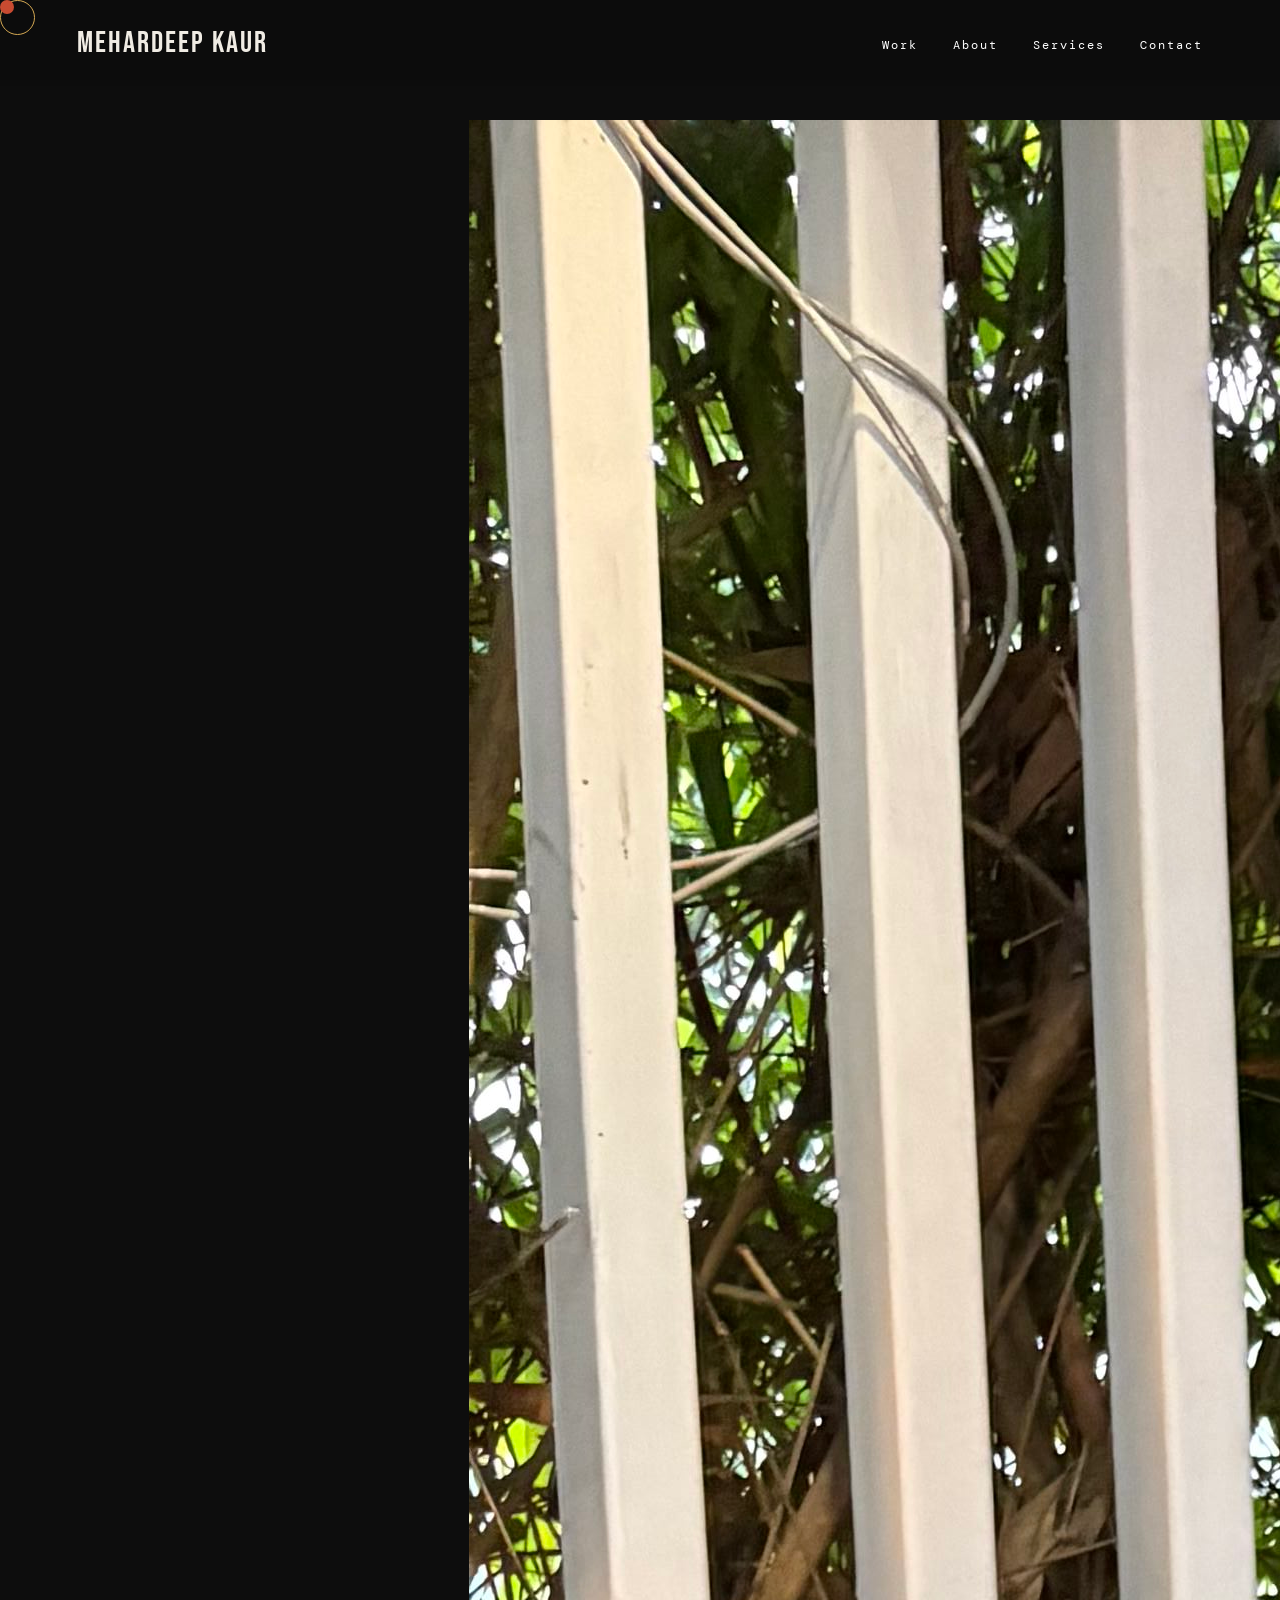
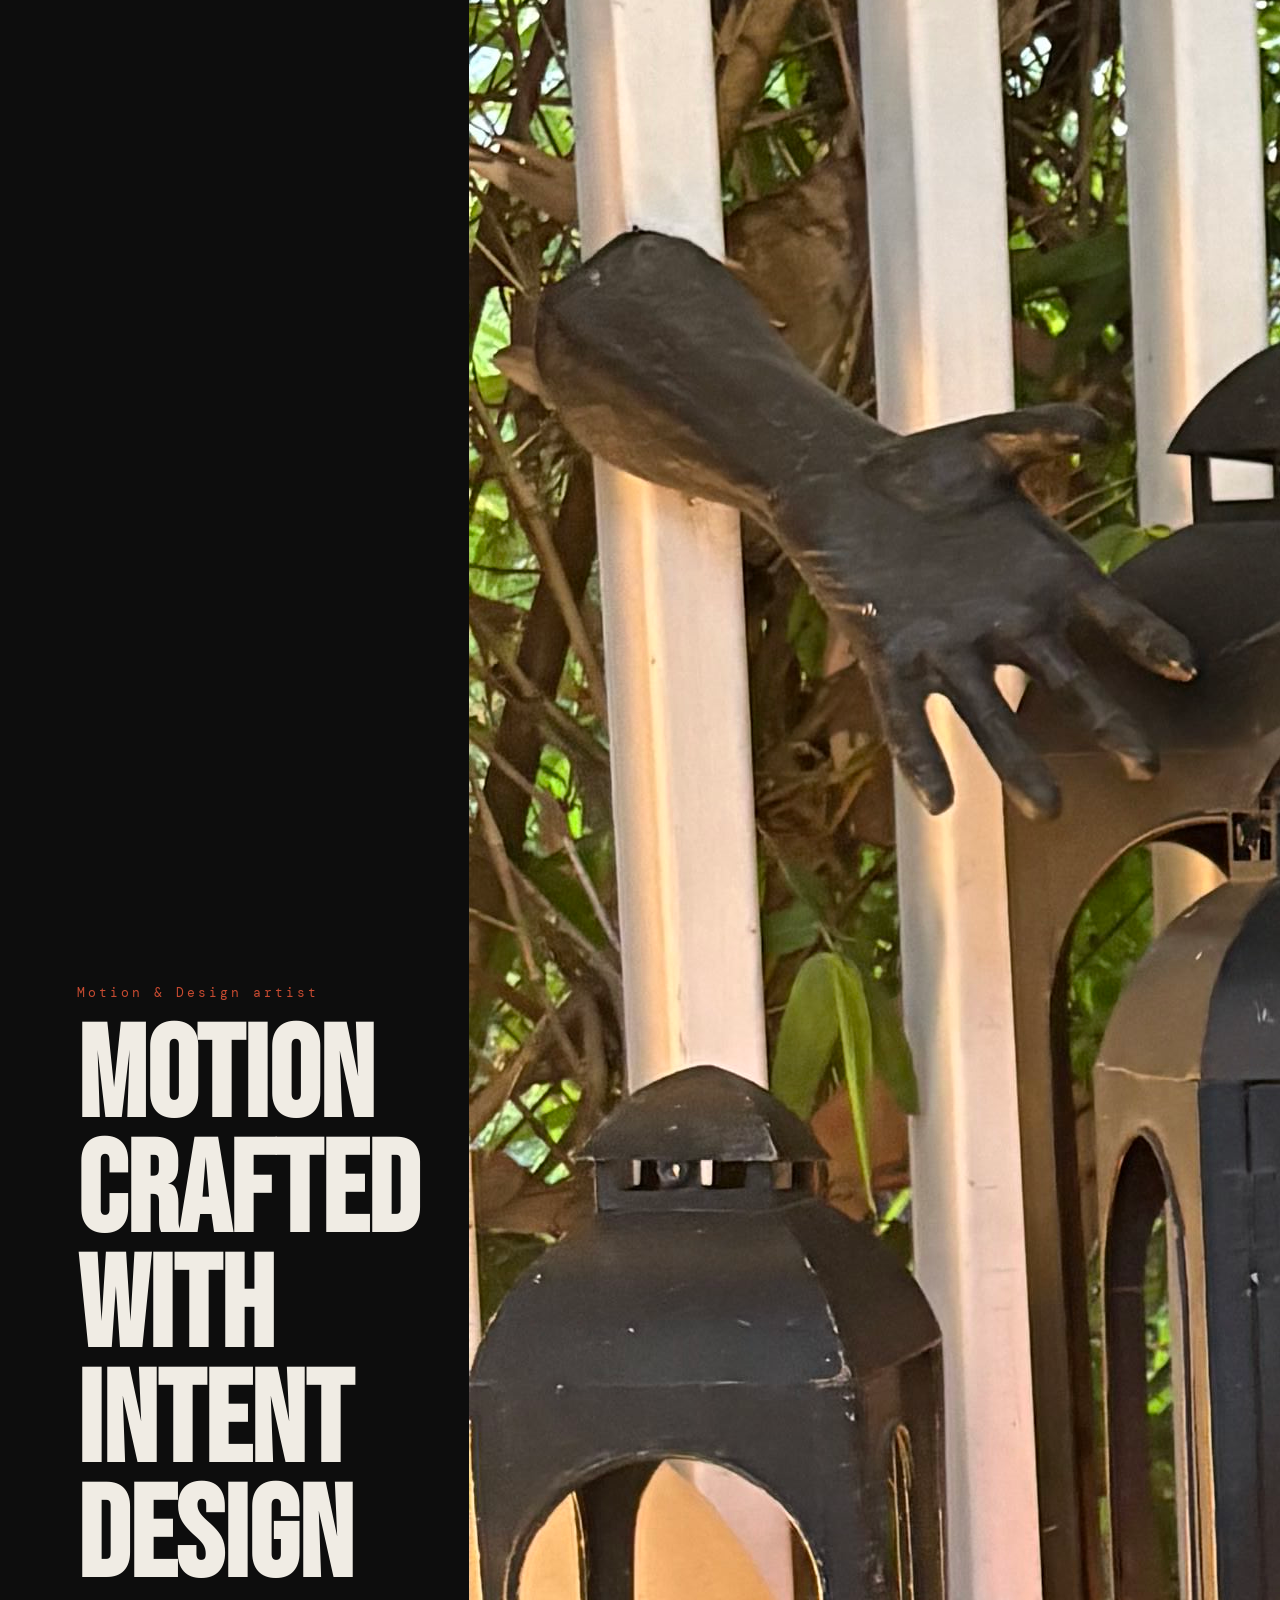
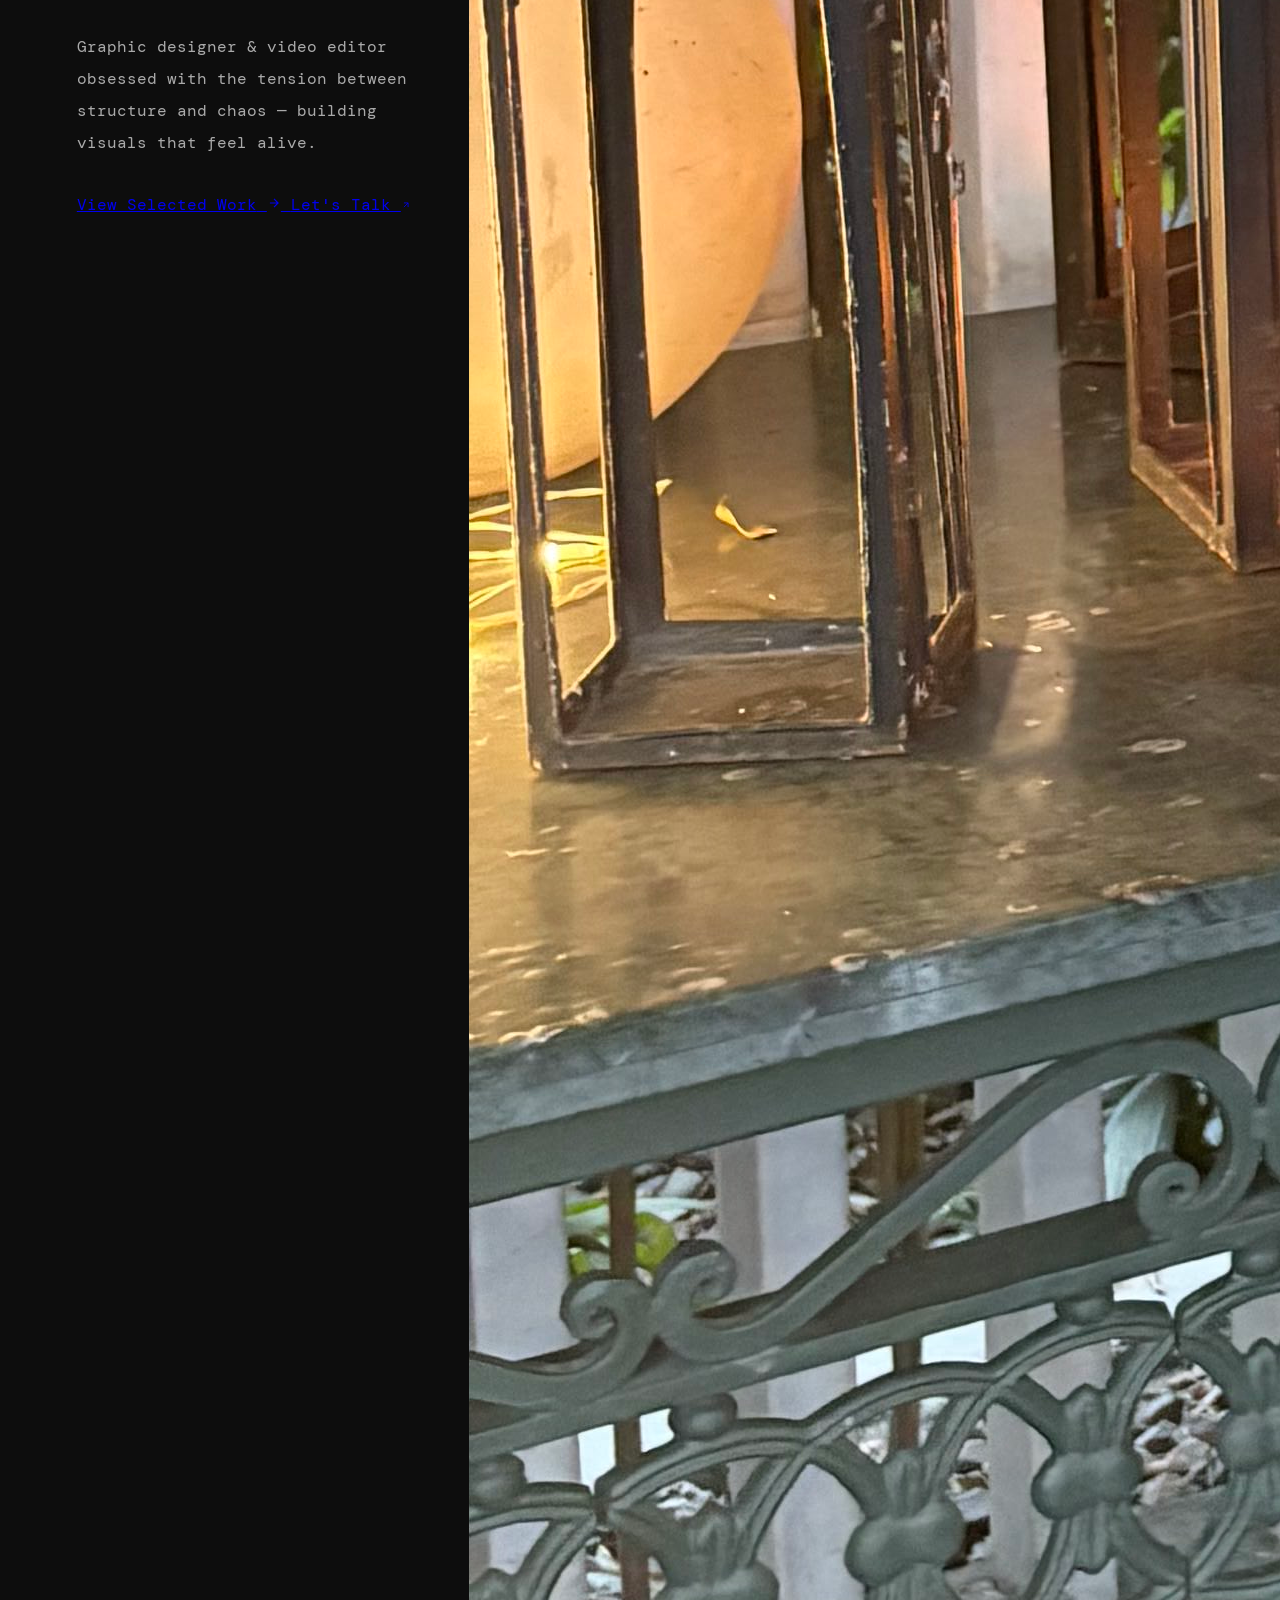
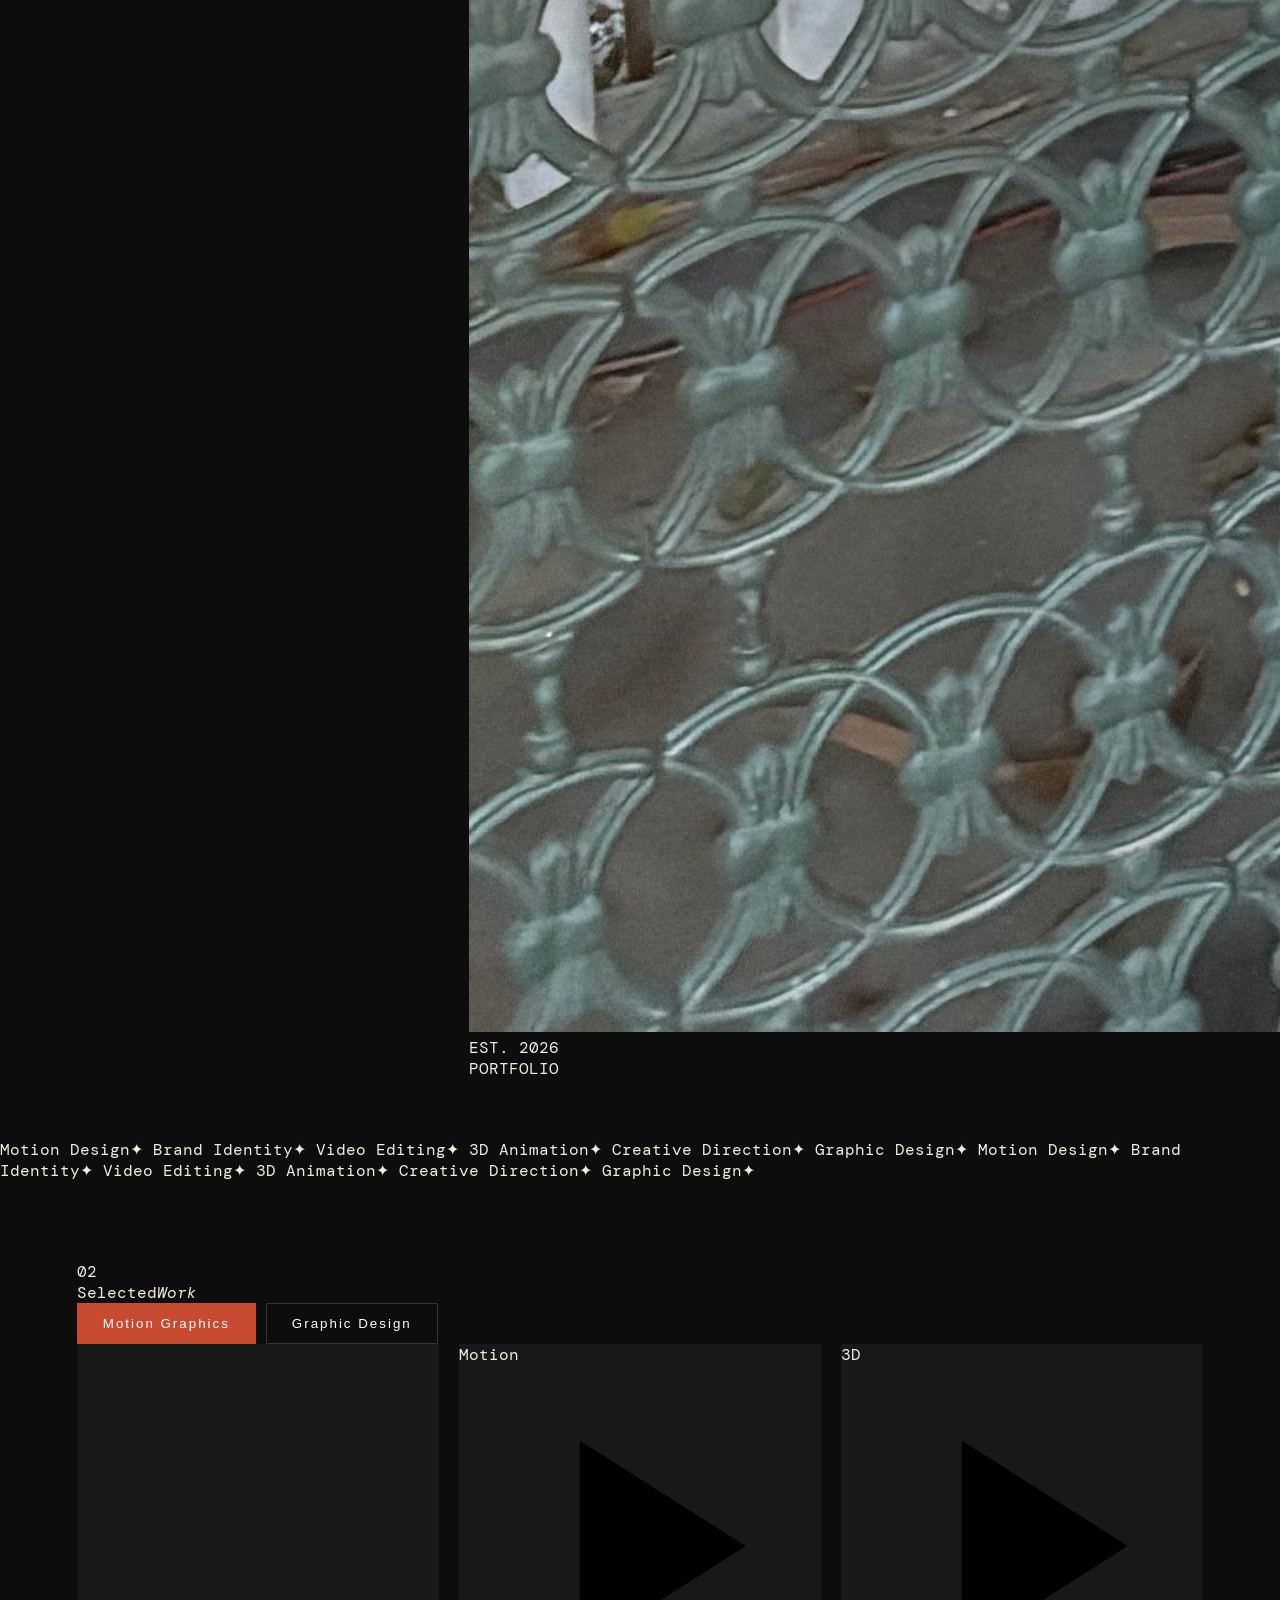
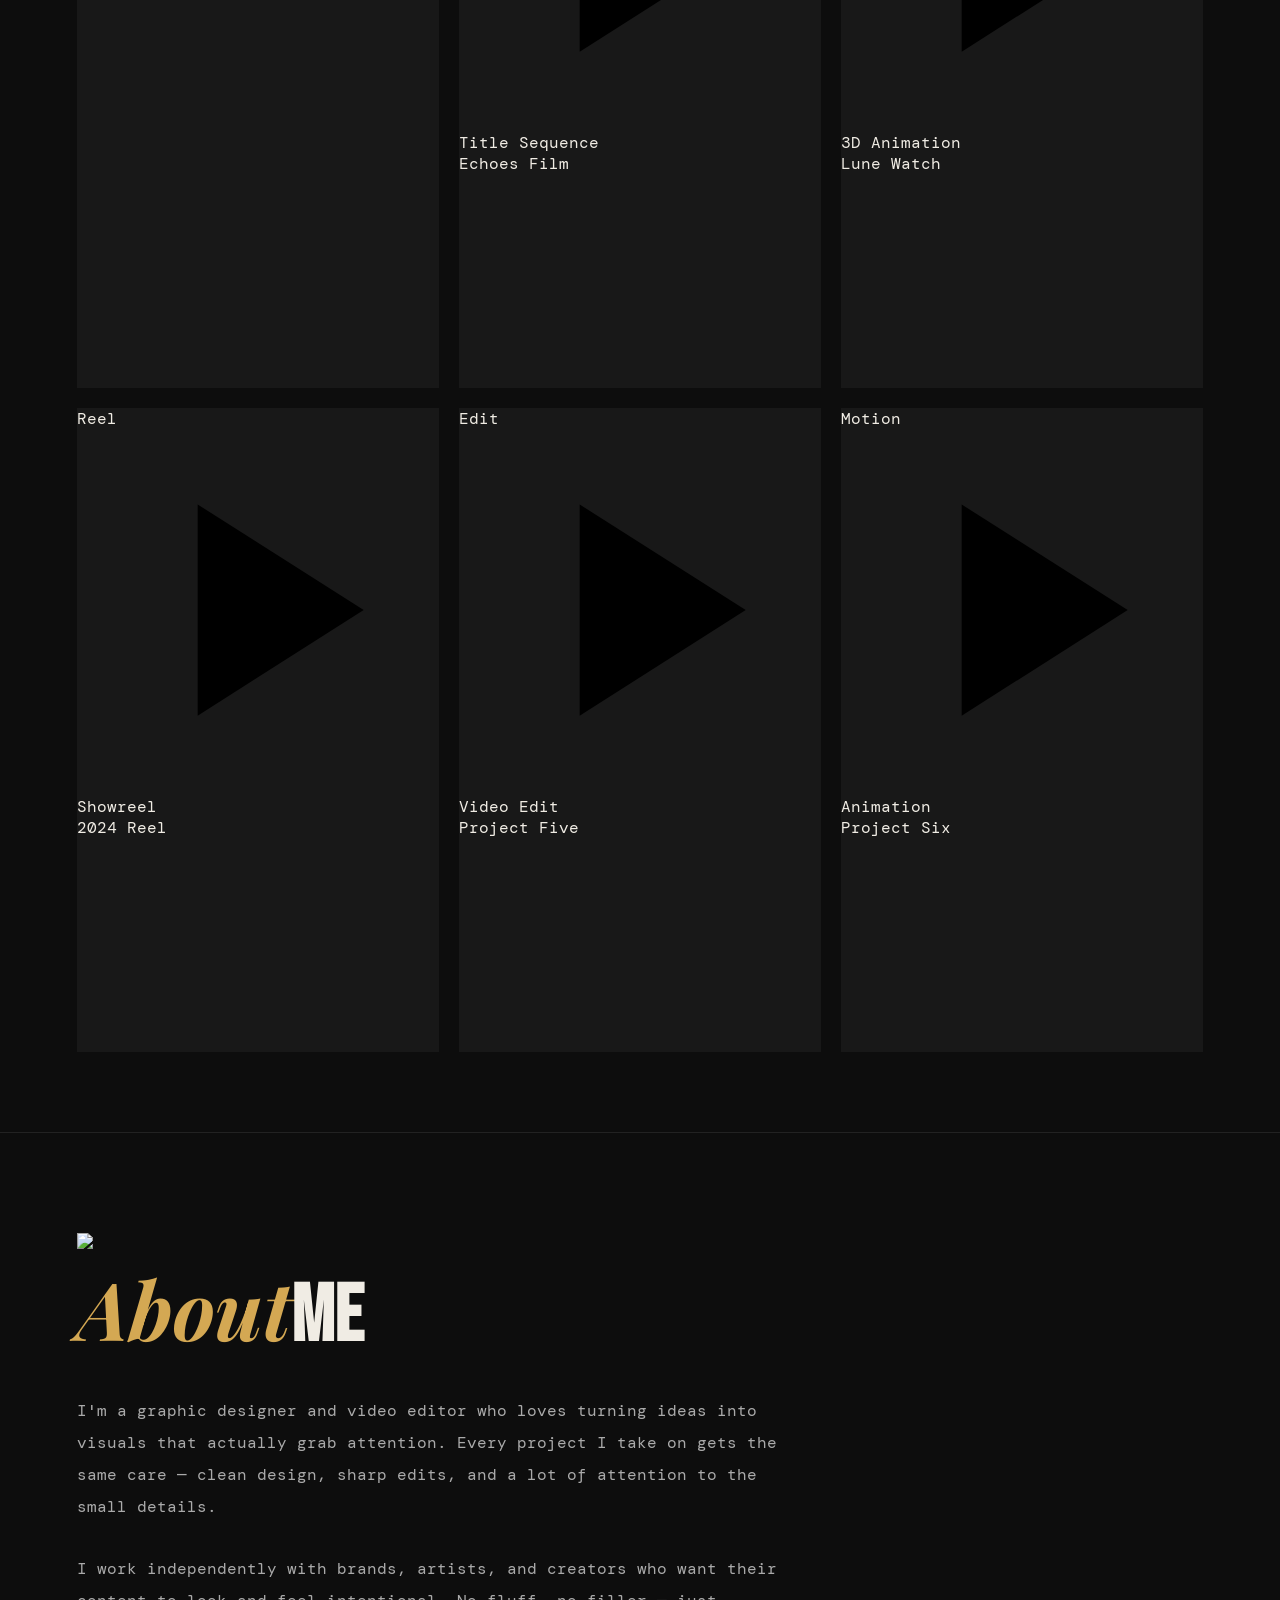
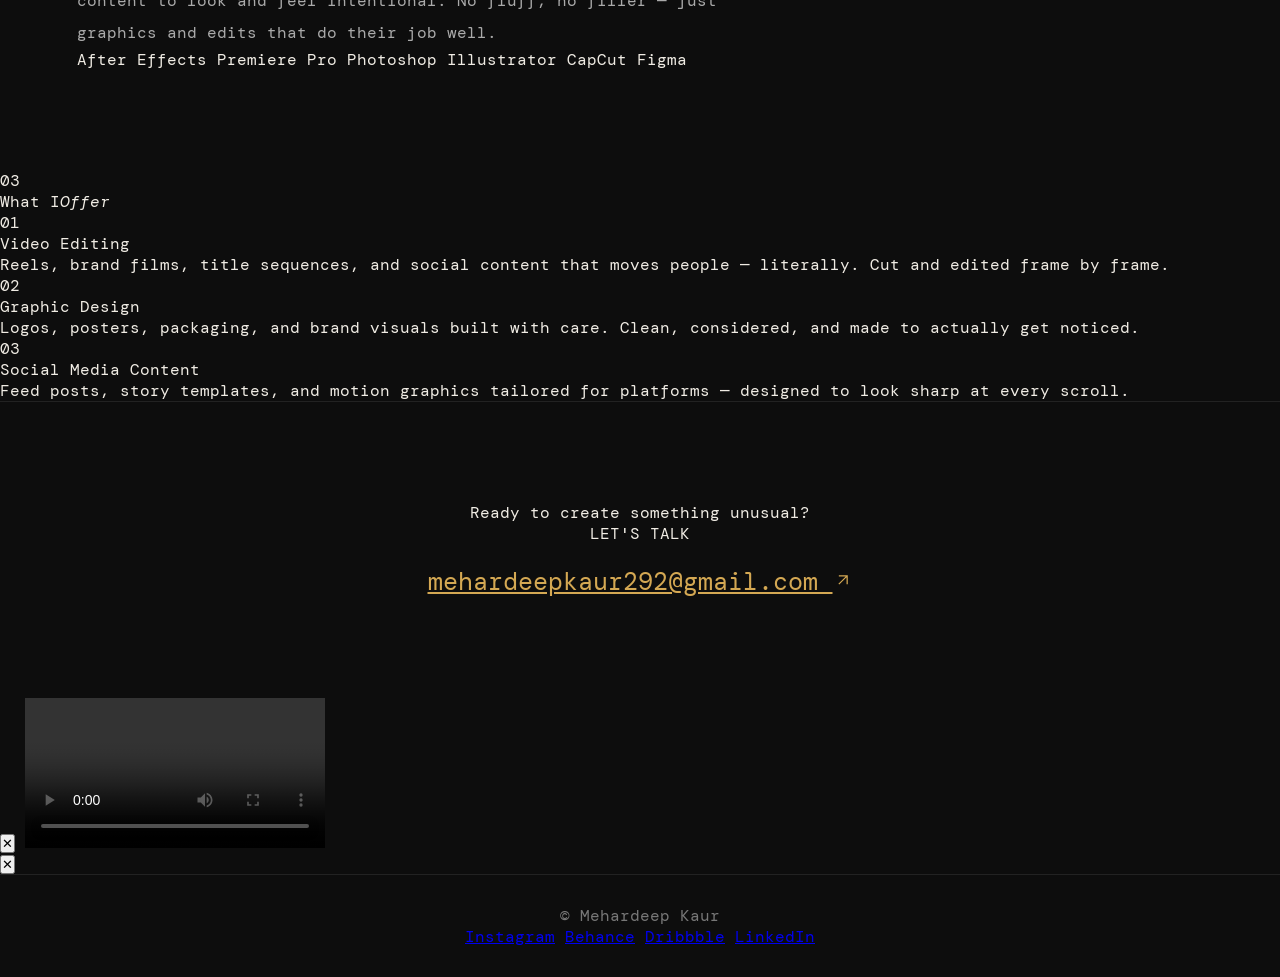
==== index.html @ 066d783e "Update index.html" ====
<!DOCTYPE html>
<html lang="en">
<head>
<meta charset="UTF-8">
<meta name="viewport" content="width=device-width, initial-scale=1.0">
<title>Portfolio — Motion & Design</title>
<link rel="preconnect" href="https://fonts.googleapis.com">
<link href="https://fonts.googleapis.com/css2?family=Bebas+Neue&family=DM+Mono:ital,wght@0,300;0,400;1,300&family=Playfair+Display:ital,wght@1,400;1,700&display=swap" rel="stylesheet">
<link rel="stylesheet" href="style.css">
</head>
<body>

<!-- Loader -->
<div class="loader" id="loader">
  <div class="loader-text">
    <span>L</span><span>O</span><span>A</span><span>D</span><span>I</span><span>N</span><span>G</span><span>…</span>
  </div>
  <div class="loader-bar"></div>
</div>

<!-- Custom cursor -->
<div id="cursor"></div>
<div id="cursor-trail"></div>

<!-- NAV -->
<nav>
  <div class="logo">Mehardeep <span></span>Kaur</div>
  <ul class="nav-links">
    <li><a href="#work">Work</a></li>
    <li><a href="#about">About</a></li>
    <li><a href="#services">Services</a></li>
    <li><a href="#contact">Contact</a></li>
  </ul>
</nav>

<!-- HERO -->
<section class="hero">
  <div class="hero-left">
    <div class="eyebrow reveal">
      <div class="eyebrow-line"></div>
      <span class="eyebrow-text">Motion & Design artist</span>
    </div>
    <h1 class="hero-title">
      <span class="glitch" data-text="MOTION">MOTION</span><br>
      <span class="italic-serif">crafted with intent</span>
      DESIGN
    </h1>
    <p class="hero-desc reveal reveal-delay-1">
      Graphic designer & video editor obsessed with the tension between structure and chaos — building visuals that feel alive.
    </p>
    <div class="cta-row reveal reveal-delay-2">
      <a href="#work" class="btn-primary">
        <span>View Selected Work</span>
        <svg width="14" height="14" fill="none" stroke="currentColor" stroke-width="2" viewBox="0 0 24 24"><path d="M5 12h14M12 5l7 7-7 7"/></svg>
      </a>
      <a href="#contact" class="btn-ghost">
        Let's Talk
        <svg width="10" height="10" fill="none" stroke="currentColor" stroke-width="2" viewBox="0 0 24 24"><path d="M7 17L17 7M7 7h10v10"/></svg>
      </a>
    </div>
  </div>
  <div class="hero-right">
    <div class="blob-wrap">
      <div class="ring ring-1"><div class="ring-dot"></div></div>
      <div class="ring ring-2"><div class="ring-dot-2"></div></div>
      <img src="mehar_img.jpg" class="blob-img">
      <div class="tag-tl">EST. 2026</div>
      <div class="tag-br">PORTFOLIO</div>
    </div>
  </div>
</section>

<!-- MARQUEE -->
<div class="marquee-section">
  <div class="marquee-track">
    <span>Motion Design</span><span class="accent">✦</span>
    <span>Brand Identity</span><span class="accent">✦</span>
    <span>Video Editing</span><span class="accent">✦</span>
    <span>3D Animation</span><span class="accent">✦</span>
    <span>Creative Direction</span><span class="accent">✦</span>
    <span>Graphic Design</span><span class="accent">✦</span>
    <span>Motion Design</span><span class="accent">✦</span>
    <span>Brand Identity</span><span class="accent">✦</span>
    <span>Video Editing</span><span class="accent">✦</span>
    <span>3D Animation</span><span class="accent">✦</span>
    <span>Creative Direction</span><span class="accent">✦</span>
    <span>Graphic Design</span><span class="accent">✦</span>
  </div>
</div>

<!-- WORK -->
<section class="work" id="work">
  <div class="section-header reveal">
    <div class="section-num">02</div>
    <div><div class="section-title">Selected<em>Work</em></div></div>
  </div>

  <!-- TABS -->
  <div class="work-tabs reveal">
    <button class="work-tab active" data-tab="motion"><span>Motion Graphics</span></button>
    <button class="work-tab" data-tab="design"><span>Graphic Design</span></button>
  </div>

  <!-- MOTION PANEL -->
  <!-- HOW TO ADD YOUR VIDEO:
       1. Put your video file in the SAME folder as this HTML file
       2. Set data-src="yourfilename.mp4" on the video-card div
       3. Replace <div class="card-thumb"></div> with <video class="card-thumb" src="yourfilename.mp4" autoplay muted loop playsinline></video>
       Example: data-src="save2.mp4" and <video class="card-thumb" src="save2.mp4" autoplay muted loop playsinline></video>
  -->
  <div class="work-panel active" id="motion">
    <div class="video-grid">

      <div class="video-card reveal" data-src="save2.mp4">
        <video class="card-thumb" src="save2.mp4" autoplay muted loop playsinline></video>
        <div class="card-label-v">Featured</div>
        <div class="play-btn">
          <svg viewBox="0 0 24 24"><path d="M8 5v14l11-7z"/></svg>
        </div>
        <div class="video-overlay">
          <div class="card-tag-v">Brand Film</div>
          <div class="card-name-v">KOVA Spirits</div>
        </div>
      </div>

      <div class="video-card reveal reveal-delay-1" data-src="">
        <div class="card-thumb"></div>
        <div class="card-label-v">Motion</div>
        <div class="play-btn">
          <svg viewBox="0 0 24 24"><path d="M8 5v14l11-7z"/></svg>
        </div>
        <div class="video-overlay">
          <div class="card-tag-v">Title Sequence</div>
          <div class="card-name-v">Echoes Film</div>
        </div>
      </div>

      <div class="video-card reveal reveal-delay-2" data-src="">
        <div class="card-thumb"></div>
        <div class="card-label-v">3D</div>
        <div class="play-btn">
          <svg viewBox="0 0 24 24"><path d="M8 5v14l11-7z"/></svg>
        </div>
        <div class="video-overlay">
          <div class="card-tag-v">3D Animation</div>
          <div class="card-name-v">Lune Watch</div>
        </div>
      </div>

      <div class="video-card reveal reveal-delay-3" data-src="">
        <div class="card-thumb"></div>
        <div class="card-label-v">Reel</div>
        <div class="play-btn">
          <svg viewBox="0 0 24 24"><path d="M8 5v14l11-7z"/></svg>
        </div>
        <div class="video-overlay">
          <div class="card-tag-v">Showreel</div>
          <div class="card-name-v">2024 Reel</div>
        </div>
      </div>

      <div class="video-card reveal" data-src="">
        <div class="card-thumb"></div>
        <div class="card-label-v">Edit</div>
        <div class="play-btn">
          <svg viewBox="0 0 24 24"><path d="M8 5v14l11-7z"/></svg>
        </div>
        <div class="video-overlay">
          <div class="card-tag-v">Video Edit</div>
          <div class="card-name-v">Project Five</div>
        </div>
      </div>

      <div class="video-card reveal reveal-delay-1" data-src="">
        <div class="card-thumb"></div>
        <div class="card-label-v">Motion</div>
        <div class="play-btn">
          <svg viewBox="0 0 24 24"><path d="M8 5v14l11-7z"/></svg>
        </div>
        <div class="video-overlay">
          <div class="card-tag-v">Animation</div>
          <div class="card-name-v">Project Six</div>
        </div>
      </div>

    </div>
  </div>

  <!-- DESIGN PANEL -->
  <div class="work-panel" id="design">
    <div class="design-gallery">

      <div class="design-card reveal" data-title="BENNY AND JOON" data-splits='[
        {"bg":"linear-gradient(135deg,#1a0a0a,#5c1a0a)","src":"logo bennyjoon straight-01-01.jpg","label":"Logo System","sub":"Primary mark"},
        {"bg":"linear-gradient(160deg,#3d1515,#1a0505)","src":"logo benny and joon.jpg","label":"Colour Palette","sub":"Brand colours"},
        {"bg":"linear-gradient(135deg,#200a0a,#4a1010)","src":"logo on bread.jpg","label":"Packaging","sub":"Bottle wrap"}
      ]'>
        <img class="design-thumb" src="logo bennyjoon straight-01-01.jpg">
        <div class="card-label-d">Brand</div>
        <div class="design-overlay">
          <div class="card-tag-d">Brand Identity</div>
          <div class="card-name-d">BENNY AND JOON</div>
        </div>
      </div>

      <div class="design-card reveal reveal-delay-1" data-title="Nova Records" data-splits='[
        {"bg":"linear-gradient(135deg,#0a1a15,#0d3528)","label":"Main Poster","sub":"A2 print"},
        {"bg":"linear-gradient(160deg,#0d3528,#0a2018)","label":"Digital Version","sub":"Social cut"}
      ]'>
        <div class="design-thumb"></div>
        <div class="card-label-d">Poster</div>
        <div class="design-overlay">
          <div class="card-tag-d">Event Poster</div>
          <div class="card-name-d">Nova Records</div>
        </div>
      </div>

      <div class="design-card reveal reveal-delay-2" data-title="Arca Project" data-splits='[
        {"bg":"linear-gradient(135deg,#0a0a1a,#1a1035)","label":"Feed Grid","sub":"Instagram"},
        {"bg":"linear-gradient(160deg,#1a1035,#0d0a28)","label":"Story Set","sub":"16 templates"},
        {"bg":"linear-gradient(135deg,#0d0a28,#1a1040)","label":"Highlight Covers","sub":"Icon system"}
      ]'>
        <div class="design-thumb"></div>
        <div class="card-label-d">Social</div>
        <div class="design-overlay">
          <div class="card-tag-d">Social Media</div>
          <div class="card-name-d">Arca Project</div>
        </div>
      </div>

      <div class="design-card reveal reveal-delay-1" data-title="Echoes EP" data-splits='[
        {"bg":"linear-gradient(135deg,#1a150a,#3d2f0a)","label":"Front Cover","sub":"Physical & digital"},
        {"bg":"linear-gradient(160deg,#3d2f0a,#2a1f05)","label":"Back Cover","sub":"Tracklist layout"},
        {"bg":"linear-gradient(135deg,#2a1f05,#1a1305)","label":"Vinyl Insert","sub":"Inner sleeve"}
      ]'>
        <div class="design-thumb"></div>
        <div class="card-label-d">Album</div>
        <div class="design-overlay">
          <div class="card-tag-d">Album Artwork</div>
          <div class="card-name-d">Echoes EP</div>
        </div>
      </div>

      <div class="design-card reveal reveal-delay-2" data-title="Lune Watch" data-splits='[
        {"bg":"linear-gradient(135deg,#0f0a1a,#251535)","label":"Box Design","sub":"Rigid gift box"},
        {"bg":"linear-gradient(160deg,#251535,#180f28)","label":"Tag & Insert","sub":"Printed collateral"}
      ]'>
        <div class="design-thumb"></div>
        <div class="card-label-d">Packaging</div>
        <div class="design-overlay">
          <div class="card-tag-d">Product Design</div>
          <div class="card-name-d">Lune Watch</div>
        </div>
      </div>

      <div class="design-card reveal reveal-delay-3" data-title="Type Study" data-splits='[
        {"bg":"linear-gradient(135deg,#0a1515,#102828)","label":"Typeface Pairing","sub":"Display + body"},
        {"bg":"linear-gradient(160deg,#102828,#0a1e1e)","label":"Specimen Sheet","sub":"A3 poster"},
        {"bg":"linear-gradient(135deg,#0a1e1e,#0d2424)","label":"In Use","sub":"Applied samples"}
      ]'>
        <div class="design-thumb"></div>
        <div class="card-label-d">Type</div>
        <div class="design-overlay">
          <div class="card-tag-d">Typography</div>
          <div class="card-name-d">Type Study</div>
        </div>
      </div>

      <div class="design-card reveal" data-title="Project Seven" data-splits='[
        {"bg":"linear-gradient(135deg,#151a0a,#2f3d0a)","label":"Concept","sub":"Initial design"},
        {"bg":"linear-gradient(160deg,#2f3d0a,#1f2a05)","label":"Final","sub":"Refined version"}
      ]'>
        <div class="design-thumb"></div>
        <div class="card-label-d">Design</div>
        <div class="design-overlay">
          <div class="card-tag-d">Graphic Design</div>
          <div class="card-name-d">Project Seven</div>
        </div>
      </div>

      <div class="design-card reveal reveal-delay-1" data-title="Project Eight" data-splits='[
        {"bg":"linear-gradient(135deg,#0a1a1a,#0a3d3d)","label":"Layout","sub":"Print spread"},
        {"bg":"linear-gradient(160deg,#0a3d3d,#052a2a)","label":"Detail","sub":"Close-up"}
      ]'>
        <div class="design-thumb"></div>
        <div class="card-label-d">Print</div>
        <div class="design-overlay">
          <div class="card-tag-d">Editorial Design</div>
          <div class="card-name-d">Project Eight</div>
        </div>
      </div>

    </div>
  </div>
</section>

<!-- ABOUT -->
<section class="about" id="about">
  <div class="about-img-wrap reveal">
    <img src="about_img.jpg" class="about-img">
    <div class="about-img-frame"></div>
  </div>
  <div class="about-text">
    <h2 class="reveal"><em>About</em>Me</h2>
    <p class="reveal reveal-delay-1">I'm a graphic designer and video editor who loves turning ideas into visuals that actually grab attention. Every project I take on gets the same care — clean design, sharp edits, and a lot of attention to the small details.</p>
    <p class="reveal reveal-delay-2">I work independently with brands, artists, and creators who want their content to look and feel intentional. No fluff, no filler — just graphics and edits that do their job well.</p>
    <div class="skills-list reveal reveal-delay-3">
      <span class="skill-tag">After Effects</span>
      <span class="skill-tag">Premiere Pro</span>
      <span class="skill-tag">Photoshop</span>
      <span class="skill-tag">Illustrator</span>
      <span class="skill-tag">CapCut</span>
      <span class="skill-tag">Figma</span>
    </div>
  </div>
</section>

<!-- SERVICES -->
<section class="services" id="services">
  <div class="section-header reveal">
    <div class="section-num">03</div>
    <div><div class="section-title">What I<em>Offer</em></div></div>
  </div>
  <div class="services-grid">
    <div class="service-item reveal">
      <div class="service-num">01</div>
      <div class="service-name">Video Editing</div>
      <p class="service-desc">Reels, brand films, title sequences, and social content that moves people — literally. Cut and edited frame by frame.</p>
    </div>
    <div class="service-item reveal reveal-delay-1">
      <div class="service-num">02</div>
      <div class="service-name">Graphic Design</div>
      <p class="service-desc">Logos, posters, packaging, and brand visuals built with care. Clean, considered, and made to actually get noticed.</p>
    </div>
    <div class="service-item reveal reveal-delay-2">
      <div class="service-num">03</div>
      <div class="service-name">Social Media Content</div>
      <p class="service-desc">Feed posts, story templates, and motion graphics tailored for platforms — designed to look sharp at every scroll.</p>
    </div>
  </div>
</section>

<!-- CONTACT -->
<section class="contact" id="contact">
  <div class="reveal">
    <p class="contact-sub">Ready to create something unusual?</p>
    <div class="contact-big">LET'S TALK<span class="underscore"></span></div>
  </div>
  <br>
  <a href="mailto:mehardeepkaur292@gmail.com" class="contact-email reveal reveal-delay-1">
    mehardeepkaur292@gmail.com
    <svg width="20" height="20" fill="none" stroke="currentColor" stroke-width="1.5" viewBox="0 0 24 24"><path d="M7 17L17 7M7 7h10v10"/></svg>
  </a>
</section>

<!-- VIDEO MODAL — opens fullscreen with sound on click -->
<div class="vid-modal" id="vidModal">
  <button class="vid-modal-close" id="vidModalClose">✕</button>
  <video id="vidModalPlayer" controls playsinline></video>
  <div class="vid-modal-title" id="vidModalTitle"></div>
</div>

<!-- SPLIT LIGHTBOX — opens for design cards -->
<div class="split-backdrop" id="splitBackdrop">
  <button class="split-close" id="splitClose">✕</button>
  <div class="split-stage" id="splitStage"></div>
</div>

<!-- FOOTER -->
<footer>
  <p>© Mehardeep Kaur</p>
  <div class="social-links">
    <a href="#">Instagram</a>
    <a href="#">Behance</a>
    <a href="#">Dribbble</a>
    <a href="#">LinkedIn</a>
  </div>
</footer>

<script src="script.js"></script>
</body>
</html>
---- style.css ----
*{
margin:0;
padding:0;
box-sizing:border-box;
}


:root{

--bg:#0d0d0d;
--text:#f0ece4;
--rust:#c84b31;
--gold:#d4a853;
--dim:#292929;

--display:'Bebas Neue',sans-serif;
--mono:'DM Mono',monospace;
--serif:'Playfair Display',serif;

}


html{
scroll-behavior:smooth;
overflow-x:hidden;
}


body{

background:var(--bg);
color:var(--text);
font-family:var(--mono);
overflow-x:hidden;
cursor:none;

}



/* CURSOR */

#cursor{

width:14px;
height:14px;
border-radius:50%;
background:var(--rust);
position:fixed;
z-index:9999;
pointer-events:none;

}


#cursor-trail{

width:35px;
height:35px;
border:1px solid var(--gold);
border-radius:50%;
position:fixed;
pointer-events:none;
z-index:9998;

}





/* LOADER */


.loader{

position:fixed;
inset:0;
background:#0d0d0d;
display:flex;
justify-content:center;
align-items:center;
flex-direction:column;
gap:20px;
z-index:99999;
transition:.5s;

}


.loader.done{

opacity:0;
visibility:hidden;

}


.loader-text{

font-family:var(--display);
font-size:60px;
letter-spacing:10px;

}


.loader-bar{

width:180px;
height:2px;
background:#333;

}


.loader-bar::after{

content:"";
display:block;
height:100%;
background:var(--rust);
animation:load 1s forwards;

}


@keyframes load{

from{
width:0;
}

to{
width:100%;
}

}






/* NAV */


nav{

position:fixed;
top:0;
width:100%;
padding:25px 6%;
display:flex;
justify-content:space-between;
align-items:center;
z-index:1000;

background:rgba(13,13,13,.7);
backdrop-filter:blur(10px);

}



.logo{

font-family:var(--display);
font-size:30px;
letter-spacing:2px;

}


nav ul{

display:flex;
gap:35px;
list-style:none;

}


nav a{

color:white;
text-decoration:none;
font-size:12px;
letter-spacing:2px;

}








/* HERO */


.hero{

min-height:100vh;
padding:120px 6% 60px;

display:grid;
grid-template-columns:1fr 1fr;
align-items:center;
gap:50px;

}



.eyebrow{

color:var(--rust);
letter-spacing:3px;
font-size:13px;
margin-bottom:20px;

}



.hero h1{

font-family:var(--display);
font-size:clamp(70px,10vw,150px);
line-height:.9;

}



.hero h1 em{

font-family:var(--serif);
font-size:.5em;
color:var(--gold);

}



.hero-desc{

max-width:450px;
margin:35px 0;
line-height:2;
color:#aaa;

}



.btn{

display:inline-block;
padding:15px 30px;
background:var(--rust);
color:white;
text-decoration:none;
font-size:12px;
letter-spacing:2px;

}



.hero-image img{

width:100%;
max-width:450px;
border-radius:40% 60% 50% 50%;

}









/* WORK */


.work{

padding:80px 6%;

}



.work h2,
.about h2,
.skills h2{

font-family:var(--display);
font-size:80px;

}


h2 em{

font-family:var(--serif);
color:var(--gold);

}





.tabs{

display:flex;
gap:15px;
margin:40px 0;

}



.work-tab{

background:none;
border:1px solid #333;
padding:12px 25px;
color:white;
cursor:pointer;
letter-spacing:2px;

}



.work-tab.active{

background:var(--rust);
border-color:var(--rust);

}




.work-panel{

display:none;

}



.work-panel.active{

display:block;

}









/* VIDEOS */


.video-grid{

display:grid;
grid-template-columns:repeat(3,1fr);
gap:20px;

}



.video-card{

aspect-ratio:9/16;
background:#181818;
overflow:hidden;
position:relative;

}



.video-card video{

width:100%;
height:100%;
object-fit:cover;

}



.video-card h3{

position:absolute;
bottom:20px;
left:20px;

font-family:var(--display);
font-size:25px;

}



.placeholder{

height:100%;
display:flex;
justify-content:center;
align-items:center;
color:#555;
font-size:20px;

}








/* GRAPHICS */


.design-grid{

display:grid;
grid-template-columns:repeat(4,1fr);
gap:20px;

}



.design-card{

height:400px;
background:#171717;
overflow:hidden;
position:relative;

}



.design-card img{

width:100%;
height:100%;
object-fit:cover;

}



.design-card h3{

position:absolute;
bottom:20px;
left:20px;

font-family:var(--display);
font-size:25px;

}









/* ABOUT */


.about,
.skills,
.contact{

padding:100px 6%;
border-top:1px solid #222;

}


.about p{

max-width:700px;
line-height:2;
color:#aaa;
margin-top:30px;

}






/* SKILLS */


.skill-list{

display:flex;
flex-wrap:wrap;
gap:15px;
margin-top:40px;

}



.skill-list span{

border:1px solid #333;
padding:12px 20px;
font-size:13px;

}







/* CONTACT */


.contact{

text-align:center;

}



.contact h2{

font-size:70px;

}



.contact a{

color:var(--gold);
font-size:25px;

}






footer{

padding:30px 6%;
border-top:1px solid #222;
text-align:center;
color:#777;

}







/* MOBILE */


@media(max-width:800px){


body{
overflow-x:hidden;
}



nav{

padding:20px;

}


nav ul{

display:none;

}



.hero{

grid-template-columns:1fr;
text-align:center;
padding-top:120px;

}



.hero-desc{

margin:25px auto;

}



.hero-image img{

max-width:300px;

}



.hero h1{

font-size:70px;

}





.work,
.about,
.skills,
.contact{

padding:60px 20px;

}





.work h2,
.about h2,
.skills h2{

font-size:55px;

}





.video-grid{

grid-template-columns:repeat(2,1fr);
gap:12px;

}



.design-grid{

grid-template-columns:repeat(2,1fr);
gap:12px;

}



.design-card{

height:250px;

}




.contact h2{

font-size:45px;

}



.contact a{

font-size:16px;

}



}



@media(max-width:400px){


.video-grid,
.design-grid{

grid-template-columns:1fr 1fr;

}


.hero h1{

font-size:55px;

}


}
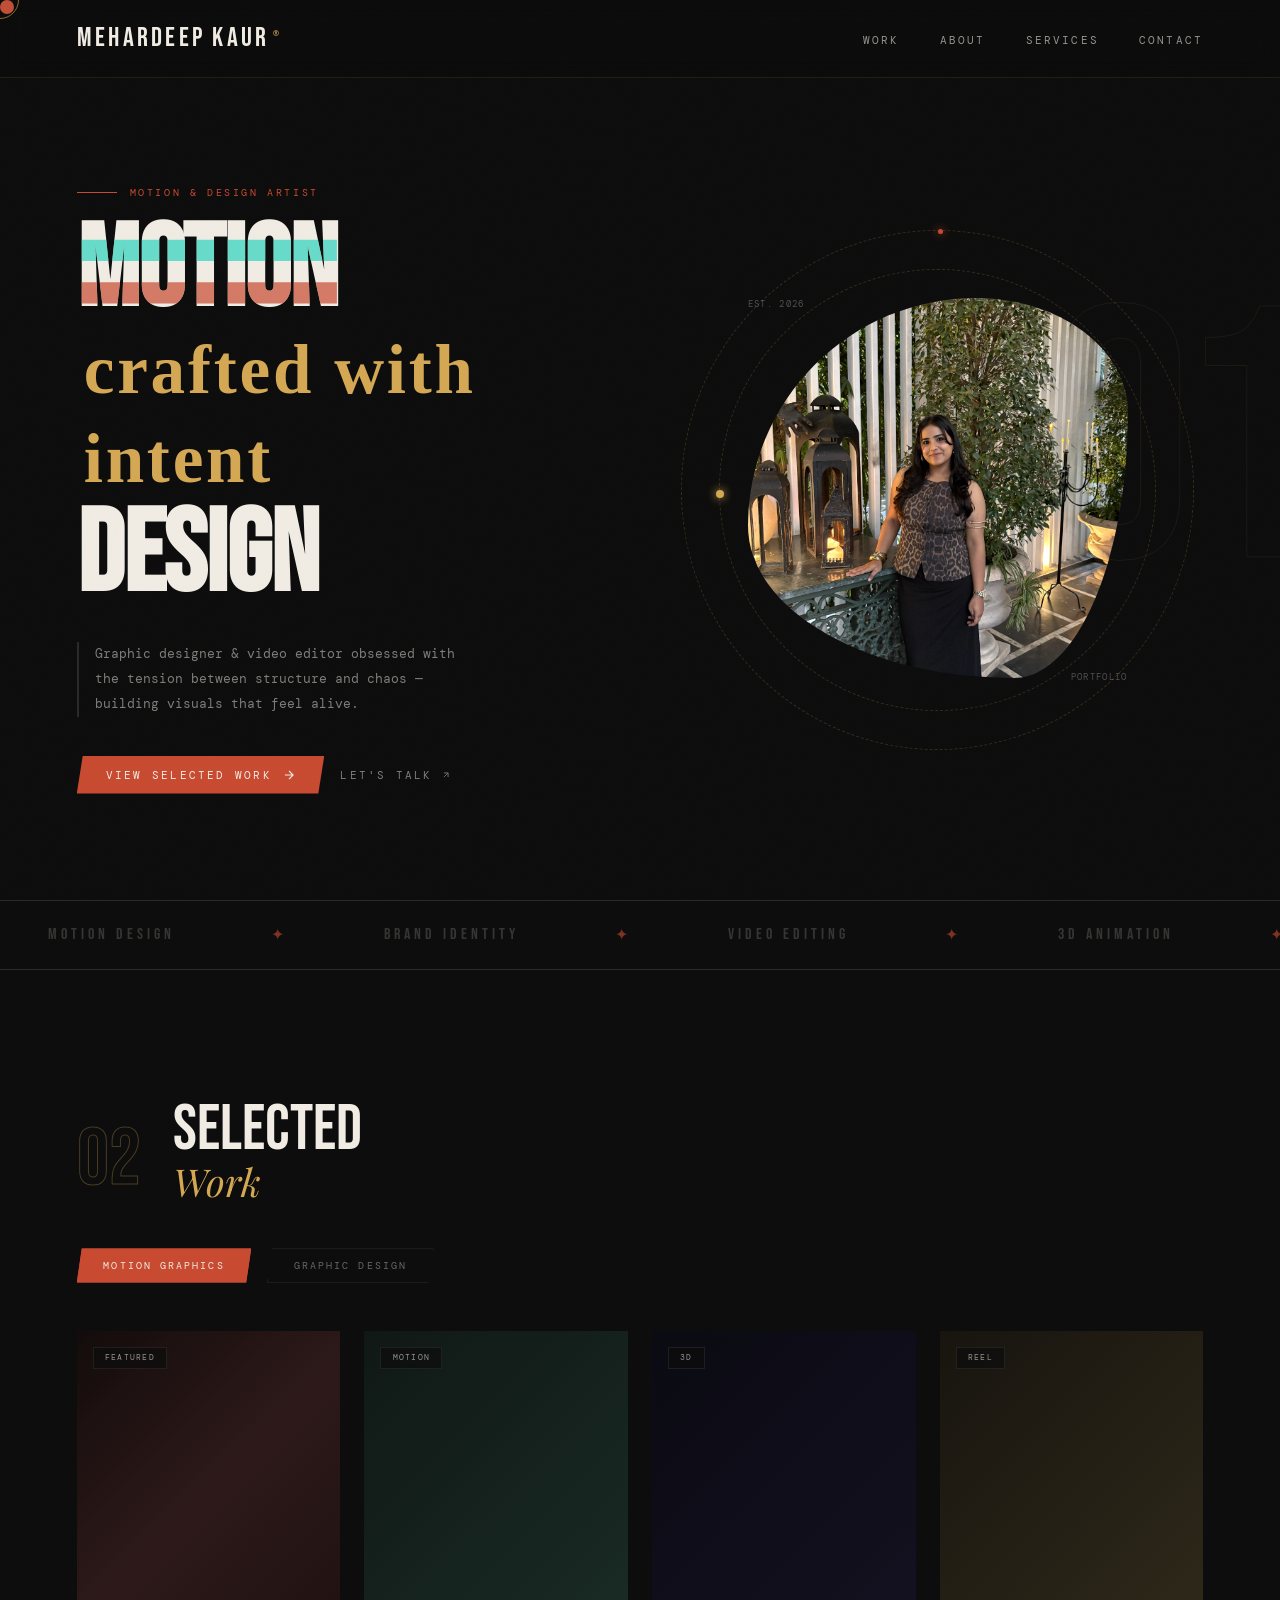
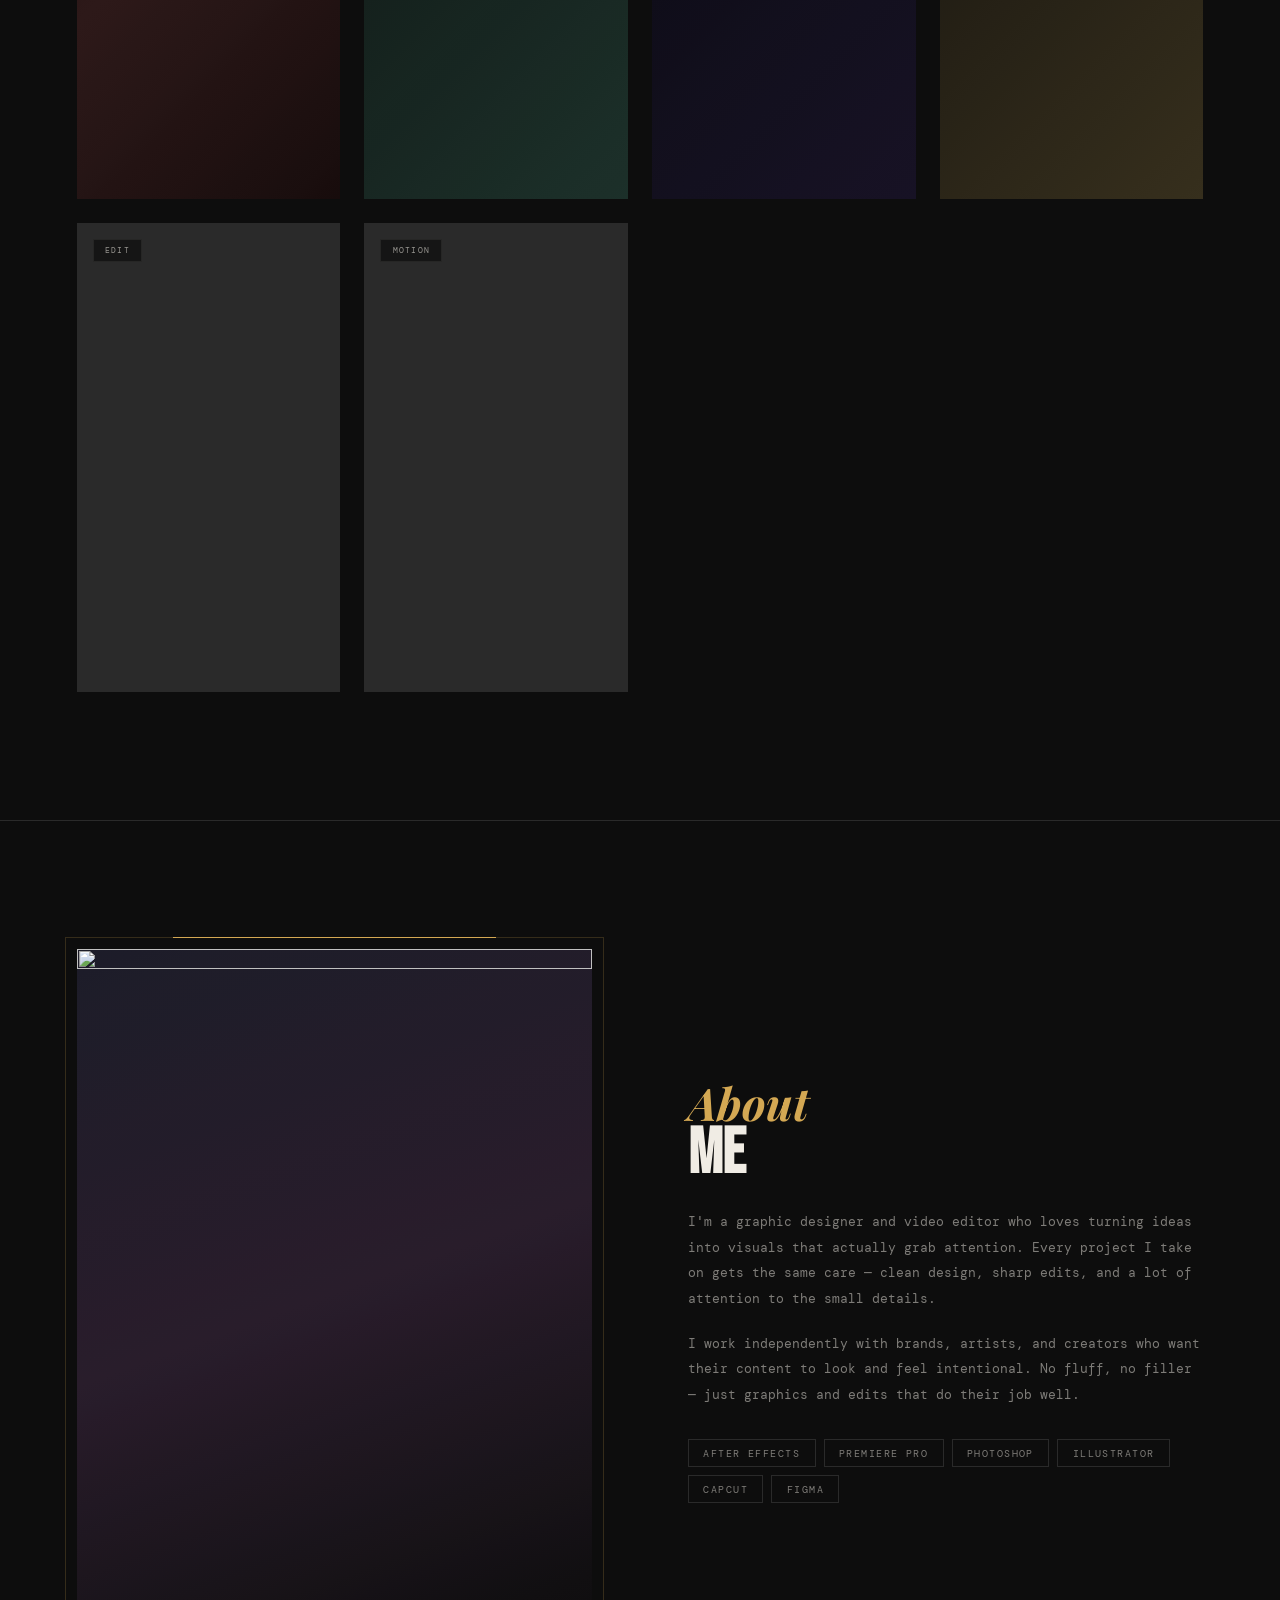
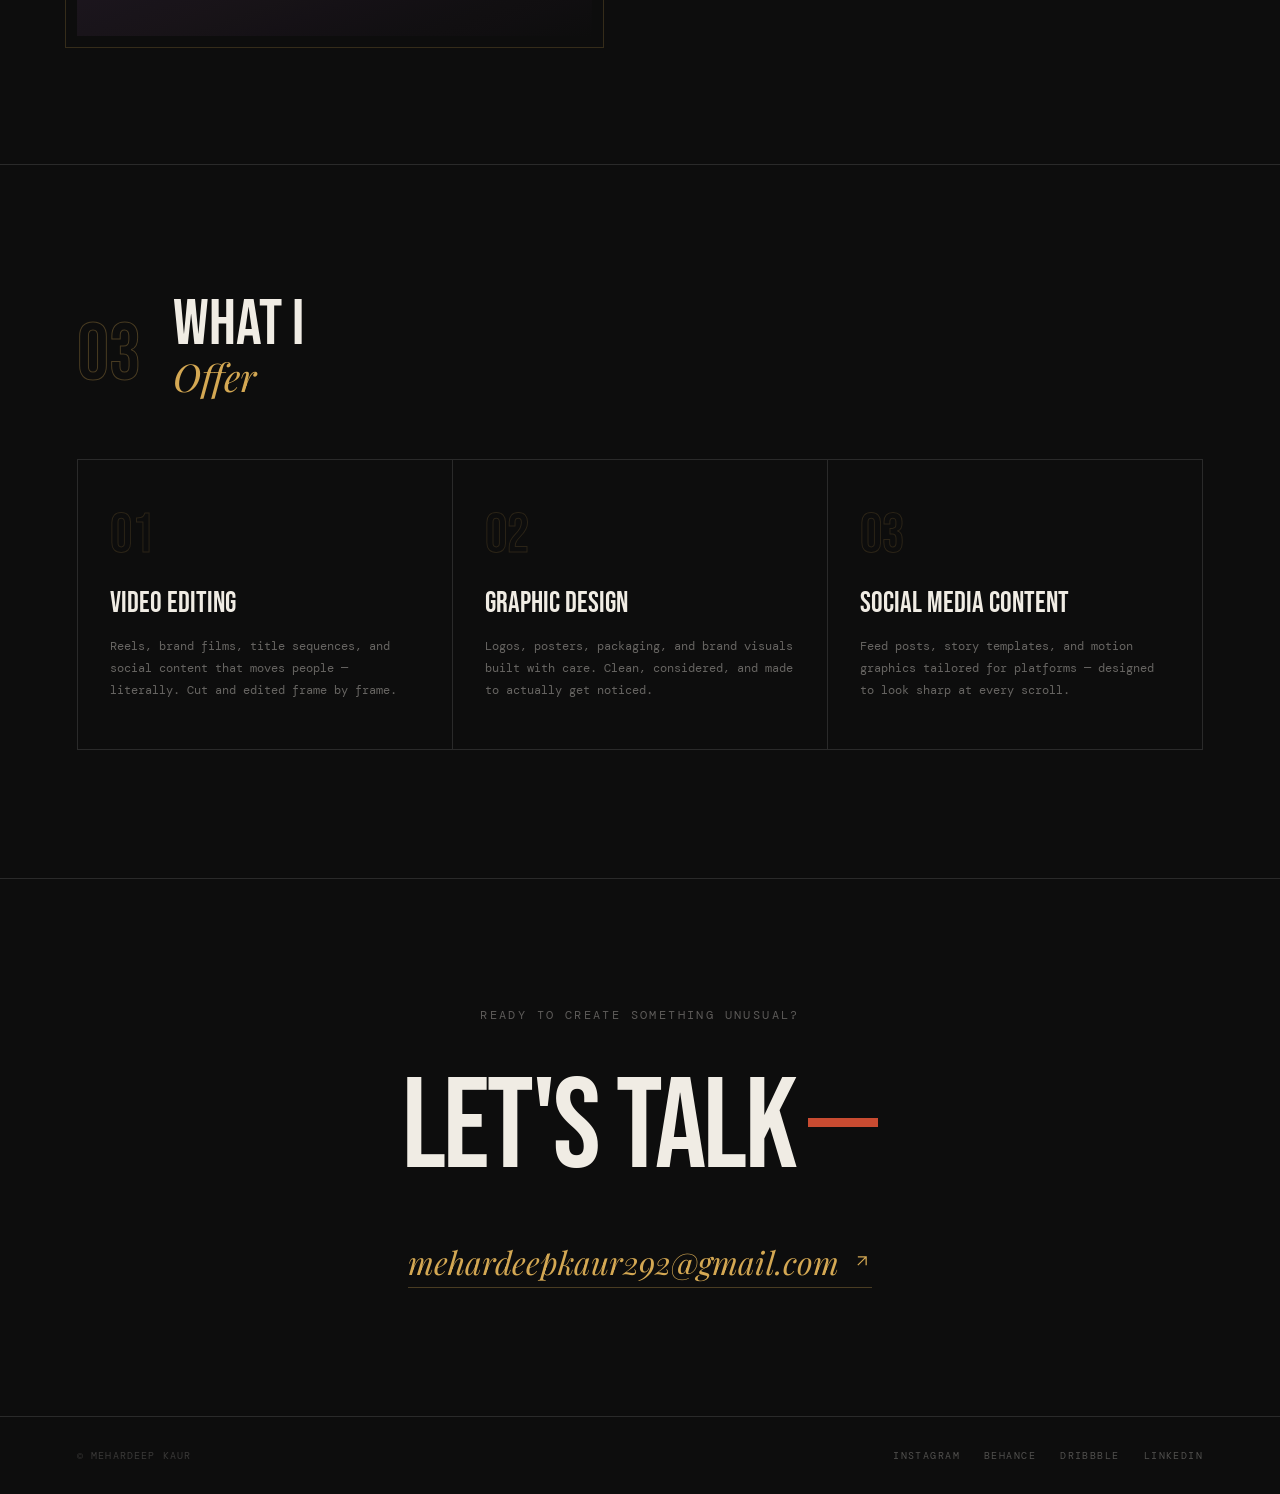
==== commit a69f3272: "Update index.html" ====
--- a/index.html
+++ b/index.html
@@ -111,27 +111,27 @@
   <div class="work-panel active" id="motion">
     <div class="video-grid">
 
-      <div class="video-card reveal" data-src="save2.mp4">
-        <video class="card-thumb" src="save2.mp4" autoplay muted loop playsinline></video>
+      <div class="video-card reveal" data-src="video wedding,mp4">
+        <video class="card-thumb" src="video wedding.mp4" autoplay muted loop playsinline></video>
         <div class="card-label-v">Featured</div>
         <div class="play-btn">
           <svg viewBox="0 0 24 24"><path d="M8 5v14l11-7z"/></svg>
         </div>
         <div class="video-overlay">
-          <div class="card-tag-v">Brand Film</div>
-          <div class="card-name-v">KOVA Spirits</div>
-        </div>
-      </div>
-
-      <div class="video-card reveal reveal-delay-1" data-src="">
-        <div class="card-thumb"></div>
+          <div class="card-tag-v"></div>
+          <div class="card-name-v">Wedding Reel</div>
+        </div>
+      </div>
+
+      <div class="video-card reveal reveal-delay-1" data-src="NEWL REEL 4.mp4">
+        <video class="card-thumb" src="NEW REEL 4.mp4"autoplay muted loop playsinline ></video>
         <div class="card-label-v">Motion</div>
         <div class="play-btn">
           <svg viewBox="0 0 24 24"><path d="M8 5v14l11-7z"/></svg>
         </div>
         <div class="video-overlay">
-          <div class="card-tag-v">Title Sequence</div>
-          <div class="card-name-v">Echoes Film</div>
+          <div class="card-tag-v"></div>
+          <div class="card-name-v">Motion Reel </div>
         </div>
       </div>
 
--- a/style.css
+++ b/style.css
@@ -1,748 +1,457 @@
-*{
-margin:0;
-padding:0;
-box-sizing:border-box;
-}
-
+*,*::before,*::after{margin:0;padding:0;box-sizing:border-box;}
 
 :root{
-
---bg:#0d0d0d;
---text:#f0ece4;
---rust:#c84b31;
---gold:#d4a853;
---dim:#292929;
-
---display:'Bebas Neue',sans-serif;
---mono:'DM Mono',monospace;
---serif:'Playfair Display',serif;
-
-}
-
-
-html{
-scroll-behavior:smooth;
-overflow-x:hidden;
-}
-
+  --bg:#0d0d0d;
+  --ink:#f0ece4;
+  --rust:#c84b31;
+  --gold:#d4a853;
+  --teal:#2dd4bf;
+  --dim:#2a2a2a;
+  --serif:'Playfair Display',serif;
+  --mono:'DM Mono',monospace;
+  --display:'Bebas Neue',sans-serif;
+}
+
+html{scroll-behavior:smooth;}
 
 body{
-
-background:var(--bg);
-color:var(--text);
-font-family:var(--mono);
-overflow-x:hidden;
-cursor:none;
-
-}
-
-
-
-/* CURSOR */
-
+  background:var(--bg);
+  color:var(--ink);
+  font-family:var(--mono);
+  overflow-x:hidden;
+  cursor:none;
+}
+
+/* ─── CUSTOM CURSOR ─── */
 #cursor{
-
-width:14px;
-height:14px;
-border-radius:50%;
-background:var(--rust);
-position:fixed;
-z-index:9999;
-pointer-events:none;
-
-}
-
-
+  width:14px;height:14px;
+  border-radius:50%;
+  background:var(--rust);
+  position:fixed;top:0;left:0;
+  pointer-events:none;z-index:9999;
+  transition:width .25s,height .25s,background .25s,border-radius .25s;
+  mix-blend-mode:exclusion;
+}
 #cursor-trail{
-
-width:35px;
-height:35px;
-border:1px solid var(--gold);
-border-radius:50%;
-position:fixed;
-pointer-events:none;
-z-index:9998;
-
-}
-
-
-
-
-
-/* LOADER */
-
-
-.loader{
-
-position:fixed;
-inset:0;
-background:#0d0d0d;
-display:flex;
-justify-content:center;
-align-items:center;
-flex-direction:column;
-gap:20px;
-z-index:99999;
-transition:.5s;
-
-}
-
-
-.loader.done{
-
-opacity:0;
-visibility:hidden;
-
-}
-
-
-.loader-text{
-
-font-family:var(--display);
-font-size:60px;
-letter-spacing:10px;
-
-}
-
-
-.loader-bar{
-
-width:180px;
-height:2px;
-background:#333;
-
-}
-
-
-.loader-bar::after{
-
-content:"";
-display:block;
-height:100%;
-background:var(--rust);
-animation:load 1s forwards;
-
-}
-
-
-@keyframes load{
-
-from{
-width:0;
-}
-
-to{
-width:100%;
-}
-
-}
-
-
-
-
-
-
-/* NAV */
-
-
+  width:38px;height:38px;
+  border:1px solid var(--gold);
+  border-radius:50%;
+  position:fixed;top:0;left:0;
+  pointer-events:none;z-index:9998;
+  transition:transform .12s ease,opacity .3s;
+  opacity:.6;
+}
+body:hover #cursor{opacity:1;}
+
+/* ─── NOISE OVERLAY ─── */
+body::before{
+  content:'';
+  position:fixed;inset:0;
+  background-image:url("data:image/svg+xml,%3Csvg xmlns='http://www.w3.org/2000/svg' width='300' height='300'%3E%3Cfilter id='n'%3E%3CfeTurbulence type='fractalNoise' baseFrequency='0.75' numOctaves='4' stitchTiles='stitch'/%3E%3C/filter%3E%3Crect width='300' height='300' filter='url(%23n)' opacity='.04'/%3E%3C/svg%3E");
+  pointer-events:none;z-index:9000;opacity:.35;
+}
+
+/* ─── NAV ─── */
 nav{
-
-position:fixed;
-top:0;
-width:100%;
-padding:25px 6%;
-display:flex;
-justify-content:space-between;
-align-items:center;
-z-index:1000;
-
-background:rgba(13,13,13,.7);
-backdrop-filter:blur(10px);
-
-}
-
-
-
+  position:fixed;top:0;left:0;width:100%;
+  padding:1.4rem 6%;
+  display:flex;justify-content:space-between;align-items:center;
+  z-index:800;
+  border-bottom:1px solid rgba(212,168,83,.12);
+  backdrop-filter:blur(10px);
+  background:rgba(13,13,13,.6);
+}
 .logo{
-
-font-family:var(--display);
-font-size:30px;
-letter-spacing:2px;
-
-}
-
-
-nav ul{
-
-display:flex;
-gap:35px;
-list-style:none;
-
-}
-
-
-nav a{
-
-color:white;
-text-decoration:none;
-font-size:12px;
-letter-spacing:2px;
-
-}
-
-
-
-
-
-
-
-
-/* HERO */
-
-
+  font-family:var(--display);
+  font-size:1.7rem;
+  letter-spacing:.12em;
+  color:var(--ink);
+  position:relative;
+}
+.logo span{color:var(--rust);}
+.logo::after{
+  content:'®';
+  font-size:.5rem;
+  vertical-align:super;
+  color:var(--gold);
+  margin-left:.2rem;
+}
+.nav-links{display:flex;gap:2.5rem;list-style:none;}
+.nav-links a{
+  color:var(--ink);
+  text-decoration:none;
+  font-size:.68rem;
+  letter-spacing:.2em;
+  text-transform:uppercase;
+  opacity:.6;
+  transition:opacity .3s,color .3s;
+}
+.nav-links a:hover{opacity:1;color:var(--gold);}
+
+/* ─── HERO ─── */
 .hero{
-
-min-height:100vh;
-padding:120px 6% 60px;
-
-display:grid;
-grid-template-columns:1fr 1fr;
-align-items:center;
-gap:50px;
-
-}
-
-
-
-.eyebrow{
-
-color:var(--rust);
-letter-spacing:3px;
-font-size:13px;
-margin-bottom:20px;
-
-}
-
-
-
-.hero h1{
-
-font-family:var(--display);
-font-size:clamp(70px,10vw,150px);
-line-height:.9;
-
-}
-
-
-
-.hero h1 em{
-
-font-family:var(--serif);
-font-size:.5em;
-color:var(--gold);
-
-}
-
-
-
-.hero-desc{
-
-max-width:450px;
-margin:35px 0;
-line-height:2;
-color:#aaa;
-
-}
-
-
-
-.btn{
-
-display:inline-block;
-padding:15px 30px;
-background:var(--rust);
-color:white;
-text-decoration:none;
-font-size:12px;
-letter-spacing:2px;
-
-}
-
-
-
-.hero-image img{
-
-width:100%;
-max-width:450px;
-border-radius:40% 60% 50% 50%;
-
-}
-
-
-
-
-
-
-
-
-
-/* WORK */
-
-
-.work{
-
-padding:80px 6%;
-
-}
-
-
-
-.work h2,
-.about h2,
-.skills h2{
-
-font-family:var(--display);
-font-size:80px;
-
-}
-
-
-h2 em{
-
-font-family:var(--serif);
-color:var(--gold);
-
-}
-
-
-
-
-
-.tabs{
-
-display:flex;
-gap:15px;
-margin:40px 0;
-
-}
-
-
-
+  min-height:100vh;
+  display:grid;
+  grid-template-columns:1fr 1fr;
+  align-items:center;
+  padding:0 6%;
+  padding-top:80px;
+  gap:4rem;
+  position:relative;
+}
+.hero::before{
+  content:'01';
+  font-family:var(--display);
+  font-size:28vw;
+  color:transparent;
+  -webkit-text-stroke:1px rgba(212,168,83,.08);
+  position:absolute;
+  right:-2%;top:50%;
+  transform:translateY(-50%);
+  pointer-events:none;
+  line-height:1;
+  letter-spacing:-.04em;
+}
+.hero-left{position:relative;z-index:2;}
+.eyebrow{display:flex;align-items:center;gap:.8rem;margin-bottom:1.2rem;}
+.eyebrow-line{width:40px;height:1px;background:var(--rust);}
+.eyebrow-text{font-size:.65rem;letter-spacing:.25em;text-transform:uppercase;color:var(--rust);}
+.hero-title{
+  font-family:var(--display);
+  font-size:clamp(4rem,9vw,9.5rem);
+  line-height:.92;
+  letter-spacing:-.01em;
+  margin-bottom:2rem;
+}
+.hero-title .italic-serif{
+  font-family:var(--serif);
+  font-size:.6em;
+  color:var(--gold);
+  display:block;
+  letter-spacing:.04em;
+  line-height:1.3;
+  margin-left:.1em;
+}
+.glitch{position:relative;display:inline-block;}
+.glitch::before,.glitch::after{content:attr(data-text);position:absolute;left:0;top:0;width:100%;height:100%;}
+.glitch::before{color:var(--teal);clip-path:polygon(0 20%,100% 20%,100% 40%,0 40%);animation:glitchTop 4s infinite linear;opacity:.7;}
+.glitch::after{color:var(--rust);clip-path:polygon(0 60%,100% 60%,100% 80%,0 80%);animation:glitchBot 4s infinite linear;opacity:.7;}
+@keyframes glitchTop{0%,89%,91%,100%{transform:translate(0);}90%{transform:translate(-4px,2px);}}
+@keyframes glitchBot{0%,84%,86%,100%{transform:translate(0);}85%{transform:translate(4px,-2px);}}
+.hero-desc{font-size:.82rem;line-height:1.9;color:rgba(240,236,228,.5);max-width:380px;margin-bottom:2.4rem;border-left:2px solid var(--dim);padding-left:1rem;}
+.cta-row{display:flex;gap:1rem;align-items:center;flex-wrap:wrap;}
+.btn-primary{
+  display:inline-flex;align-items:center;gap:.6rem;
+  padding:.75rem 1.8rem;
+  background:var(--rust);color:var(--ink);text-decoration:none;
+  font-size:.7rem;letter-spacing:.2em;text-transform:uppercase;
+  font-weight:400;font-family:var(--mono);
+  position:relative;overflow:hidden;
+  transition:transform .25s,box-shadow .25s;
+  clip-path:polygon(6px 0%,100% 0%,calc(100% - 6px) 100%,0% 100%);
+}
+.btn-primary::before{content:'';position:absolute;inset:0;background:var(--gold);transform:translateX(-110%);transition:transform .4s cubic-bezier(.77,0,.18,1);}
+.btn-primary:hover::before{transform:translateX(0);}
+.btn-primary:hover{transform:translateY(-2px);box-shadow:0 14px 40px rgba(200,75,49,.35);}
+.btn-primary span,.btn-primary svg{position:relative;z-index:1;}
+.btn-ghost{display:inline-flex;align-items:center;gap:.5rem;color:var(--ink);text-decoration:none;font-size:.7rem;letter-spacing:.2em;text-transform:uppercase;opacity:.5;transition:opacity .3s;font-family:var(--mono);}
+.btn-ghost:hover{opacity:1;}
+
+/* ─── HERO RIGHT ─── */
+.hero-right{position:relative;display:flex;align-items:center;justify-content:center;height:80vh;}
+.blob-wrap{position:relative;width:min(380px,80%);aspect-ratio:1;}
+.blob-img{width:100%;height:100%;object-fit:cover;border-radius:60% 40% 30% 70% / 60% 30% 70% 40%;animation:morphBlob 9s ease-in-out infinite;filter:saturate(.8) contrast(1.1);background:linear-gradient(135deg,#1e1e2e 0%,#2d1b69 50%,#1a1a2e 100%);}
+@keyframes morphBlob{0%,100%{border-radius:60% 40% 30% 70% / 60% 30% 70% 40%;}25%{border-radius:30% 60% 70% 40% / 50% 60% 30% 60%;}50%{border-radius:50% 60% 30% 60% / 30% 70% 70% 30%;}75%{border-radius:70% 30% 50% 50% / 40% 50% 60% 50%;}}
+.ring{position:absolute;border-radius:50%;border:1px dashed rgba(212,168,83,.2);animation:spin 22s linear infinite;}
+.ring-1{width:115%;height:115%;top:-7.5%;left:-7.5%;}
+.ring-2{width:135%;height:135%;top:-17.5%;left:-17.5%;animation-direction:reverse;animation-duration:30s;}
+@keyframes spin{from{transform:rotate(0)}to{transform:rotate(360deg)}}
+.ring-dot{position:absolute;width:8px;height:8px;background:var(--gold);border-radius:50%;top:50%;left:-4px;animation:spin 22s linear infinite;box-shadow:0 0 10px var(--gold);}
+.ring-dot-2{width:5px;height:5px;background:var(--rust);border-radius:50%;position:absolute;top:-2.5px;left:50%;animation:spin 22s linear infinite reverse;box-shadow:0 0 8px var(--rust);}
+.tag-tl,.tag-br{position:absolute;font-size:.55rem;letter-spacing:.15em;text-transform:uppercase;color:rgba(240,236,228,.3);font-family:var(--mono);}
+.tag-tl{top:0;left:0;}.tag-br{bottom:0;right:0;}
+
+/* ─── MARQUEE ─── */
+.marquee-section{padding:1.5rem 0;border-top:1px solid var(--dim);border-bottom:1px solid var(--dim);overflow:hidden;position:relative;z-index:2;}
+.marquee-track{display:flex;gap:0;width:max-content;animation:marquee 18s linear infinite;}
+.marquee-track span{font-family:var(--display);font-size:1rem;letter-spacing:.25em;color:rgba(240,236,228,.18);padding:0 3rem;white-space:nowrap;}
+.marquee-track span.accent{color:var(--rust);opacity:.6;}
+@keyframes marquee{from{transform:translateX(0);}to{transform:translateX(-50%);}}
+
+/* ─── WORK SECTION ─── */
+.work{padding:8rem 6%;position:relative;z-index:2;}
+.section-header{display:grid;grid-template-columns:auto 1fr auto;align-items:end;gap:2rem;margin-bottom:3rem;}
+.section-num{font-family:var(--display);font-size:5rem;line-height:1;color:transparent;-webkit-text-stroke:1px rgba(212,168,83,.3);}
+.section-title{font-family:var(--display);font-size:clamp(2.5rem,5vw,5rem);line-height:1;}
+.section-title em{font-family:var(--serif);font-size:.6em;color:var(--gold);display:block;}
+.section-line{height:1px;background:linear-gradient(90deg,var(--dim),transparent);margin-bottom:.8rem;}
+
+/* ─── WORK TABS ─── */
+.work-tabs{display:flex;gap:1rem;margin-bottom:3rem;flex-wrap:wrap;}
 .work-tab{
-
-background:none;
-border:1px solid #333;
-padding:12px 25px;
-color:white;
-cursor:pointer;
-letter-spacing:2px;
-
-}
-
-
-
-.work-tab.active{
-
-background:var(--rust);
-border-color:var(--rust);
-
-}
-
-
-
-
-.work-panel{
-
-display:none;
-
-}
-
-
-
-.work-panel.active{
-
-display:block;
-
-}
-
-
-
-
-
-
-
-
-
-/* VIDEOS */
-
-
-.video-grid{
-
-display:grid;
-grid-template-columns:repeat(3,1fr);
-gap:20px;
-
-}
-
-
-
+  font-family:var(--mono);font-size:.65rem;letter-spacing:.2em;text-transform:uppercase;
+  padding:.6rem 1.6rem;background:transparent;border:1px solid var(--dim);
+  color:rgba(240,236,228,.4);cursor:none;transition:all .3s ease;
+  position:relative;overflow:hidden;
+  clip-path:polygon(5px 0%,100% 0%,calc(100% - 5px) 100%,0% 100%);
+}
+.work-tab::before{content:'';position:absolute;inset:0;background:var(--rust);transform:translateX(-110%);transition:transform .4s cubic-bezier(.77,0,.18,1);}
+.work-tab:hover::before{transform:translateX(0);}
+.work-tab:hover{color:var(--ink);border-color:var(--rust);}
+.work-tab.active{background:var(--rust);border-color:var(--rust);color:var(--ink);}
+.work-tab.active::before{transform:translateX(0);}
+.work-tab span{position:relative;z-index:1;}
+
+/* ─── WORK PANELS ─── */
+.work-panel{display:none;animation:fadeInPanel .5s ease;}
+.work-panel.active{display:block;}
+@keyframes fadeInPanel{from{opacity:0;transform:translateY(16px);}to{opacity:1;transform:translateY(0);}}
+
+/* ─── VIDEO GRID ─── */
+.video-grid{display:grid;grid-template-columns:repeat(4,1fr);gap:1.5rem;}
 .video-card{
-
-aspect-ratio:9/16;
-background:#181818;
-overflow:hidden;
-position:relative;
-
-}
-
-
-
-.video-card video{
-
-width:100%;
-height:100%;
-object-fit:cover;
-
-}
-
-
-
-.video-card h3{
-
-position:absolute;
-bottom:20px;
-left:20px;
-
-font-family:var(--display);
-font-size:25px;
-
-}
-
-
-
-.placeholder{
-
-height:100%;
-display:flex;
-justify-content:center;
-align-items:center;
-color:#555;
-font-size:20px;
-
-}
-
-
-
-
-
-
-
-
-/* GRAPHICS */
-
-
-.design-grid{
-
-display:grid;
-grid-template-columns:repeat(4,1fr);
-gap:20px;
-
-}
-
-
-
+  position:relative;overflow:hidden;aspect-ratio:9/16;
+  cursor:none;transition:transform .5s cubic-bezier(.34,1.56,.64,1),box-shadow .5s ease;
+  background:var(--dim);
+}
+.video-card:hover{transform:translateY(-8px) scale(1.02);box-shadow:0 30px 60px rgba(0,0,0,.6);}
+.video-card video,.video-card .card-thumb{
+  width:100%;height:100%;object-fit:cover;display:block;
+  transition:transform .6s ease,filter .6s ease;filter:saturate(.5);
+}
+.video-card:hover video,.video-card:hover .card-thumb{transform:scale(1.06);filter:saturate(1);}
+.video-card:nth-child(1) .card-thumb{background:linear-gradient(135deg,#1a0a0a 0%,#3d1515 40%,#200a0a 100%);}
+.video-card:nth-child(2) .card-thumb{background:linear-gradient(135deg,#0a1a15 0%,#0d3528 100%);}
+.video-card:nth-child(3) .card-thumb{background:linear-gradient(135deg,#0a0a1a 0%,#1a1035 100%);}
+.video-card:nth-child(4) .card-thumb{background:linear-gradient(135deg,#1a150a 0%,#3d2f0a 100%);}
+
+.video-overlay{
+  position:absolute;inset:0;
+  background:linear-gradient(180deg,transparent 45%,rgba(13,13,13,.95) 100%);
+  display:flex;flex-direction:column;justify-content:flex-end;
+  padding:1.4rem;opacity:0;transition:opacity .4s ease;
+}
+.video-card:hover .video-overlay{opacity:1;}
+.play-btn{
+  position:absolute;top:50%;left:50%;
+  transform:translate(-50%,-50%) scale(0);
+  width:56px;height:56px;background:var(--rust);border-radius:50%;
+  display:flex;align-items:center;justify-content:center;
+  transition:transform .4s cubic-bezier(.34,1.56,.64,1);
+}
+.video-card:hover .play-btn{transform:translate(-50%,-50%) scale(1);}
+.play-btn svg{width:20px;height:20px;fill:var(--ink);margin-left:3px;}
+.video-card .card-label-v{
+  position:absolute;top:1rem;left:1rem;background:rgba(13,13,13,.7);
+  backdrop-filter:blur(4px);border:1px solid rgba(240,236,228,.08);
+  padding:.3rem .7rem;font-size:.52rem;letter-spacing:.15em;text-transform:uppercase;color:rgba(240,236,228,.6);
+}
+.video-card .card-tag-v{font-size:.55rem;letter-spacing:.2em;text-transform:uppercase;color:var(--rust);margin-bottom:.3rem;}
+.video-card .card-name-v{font-family:var(--display);font-size:1.5rem;line-height:1.1;}
+
+/* ─── DESIGN GALLERY GRID ─── */
+.design-gallery{display:grid;grid-template-columns:repeat(4,1fr);gap:1.5rem;}
 .design-card{
-
-height:400px;
-background:#171717;
-overflow:hidden;
-position:relative;
-
-}
-
-
-
-.design-card img{
-
-width:100%;
-height:100%;
-object-fit:cover;
-
-}
-
-
-
-.design-card h3{
-
-position:absolute;
-bottom:20px;
-left:20px;
-
-font-family:var(--display);
-font-size:25px;
-
-}
-
-
-
-
-
-
-
-
-
-/* ABOUT */
-
-
-.about,
-.skills,
-.contact{
-
-padding:100px 6%;
-border-top:1px solid #222;
-
-}
-
-
-.about p{
-
-max-width:700px;
-line-height:2;
-color:#aaa;
-margin-top:30px;
-
-}
-
-
-
-
-
-
-/* SKILLS */
-
-
-.skill-list{
-
-display:flex;
-flex-wrap:wrap;
-gap:15px;
-margin-top:40px;
-
-}
-
-
-
-.skill-list span{
-
-border:1px solid #333;
-padding:12px 20px;
-font-size:13px;
-
-}
-
-
-
-
-
-
-
-/* CONTACT */
-
-
-.contact{
-
-text-align:center;
-
-}
-
-
-
-.contact h2{
-
-font-size:70px;
-
-}
-
-
-
-.contact a{
-
-color:var(--gold);
-font-size:25px;
-
-}
-
-
-
-
-
-
-footer{
-
-padding:30px 6%;
-border-top:1px solid #222;
-text-align:center;
-color:#777;
-
-}
-
-
-
-
-
-
-
-/* MOBILE */
-
-
-@media(max-width:800px){
-
-
-body{
-overflow-x:hidden;
-}
-
-
-
-nav{
-
-padding:20px;
-
-}
-
-
-nav ul{
-
-display:none;
-
-}
-
-
-
-.hero{
-
-grid-template-columns:1fr;
-text-align:center;
-padding-top:120px;
-
-}
-
-
-
-.hero-desc{
-
-margin:25px auto;
-
-}
-
-
-
-.hero-image img{
-
-max-width:300px;
-
-}
-
-
-
-.hero h1{
-
-font-size:70px;
-
-}
-
-
-
-
-
-.work,
-.about,
-.skills,
-.contact{
-
-padding:60px 20px;
-
-}
-
-
-
-
-
-.work h2,
-.about h2,
-.skills h2{
-
-font-size:55px;
-
-}
-
-
-
-
-
-.video-grid{
-
-grid-template-columns:repeat(2,1fr);
-gap:12px;
-
-}
-
-
-
-.design-grid{
-
-grid-template-columns:repeat(2,1fr);
-gap:12px;
-
-}
-
-
-
-.design-card{
-
-height:250px;
-
-}
-
-
-
-
-.contact h2{
-
-font-size:45px;
-
-}
-
-
-
-.contact a{
-
-font-size:16px;
-
-}
-
-
-
-}
-
-
-
-@media(max-width:400px){
-
-
-.video-grid,
-.design-grid{
-
-grid-template-columns:1fr 1fr;
-
-}
-
-
-.hero h1{
-
-font-size:55px;
-
-}
-
-
-}
+  position:relative;overflow:hidden;background:var(--dim);
+  cursor:none;aspect-ratio:9/16;
+  transition:transform .5s cubic-bezier(.34,1.56,.64,1),box-shadow .5s ease;
+}
+.design-card:hover{transform:translateY(-8px) scale(1.02);box-shadow:0 30px 60px rgba(0,0,0,.6);}
+.design-thumb{width:100%;height:100%;object-fit:cover;display:block;transition:transform .6s ease,filter .6s ease;filter:saturate(.5);}
+.design-card:hover .design-thumb{transform:scale(1.06);filter:saturate(1);}
+.design-card:nth-child(1) .design-thumb{background:linear-gradient(135deg,#1a0a0a,#3d1515);}
+.design-card:nth-child(2) .design-thumb{background:linear-gradient(135deg,#0a1a15,#0d3528);}
+.design-card:nth-child(3) .design-thumb{background:linear-gradient(135deg,#0a0a1a,#1a1035);}
+.design-card:nth-child(4) .design-thumb{background:linear-gradient(135deg,#1a150a,#3d2f0a);}
+.design-card:nth-child(5) .design-thumb{background:linear-gradient(135deg,#0f0a1a,#251535);}
+.design-card:nth-child(6) .design-thumb{background:linear-gradient(135deg,#0a1515,#102828);}
+.design-overlay{
+  position:absolute;inset:0;
+  background:linear-gradient(180deg,transparent 45%,rgba(13,13,13,.95) 100%);
+  display:flex;flex-direction:column;justify-content:flex-end;padding:1.4rem;
+}
+.design-card .card-label-d{
+  position:absolute;top:1rem;left:1rem;background:rgba(13,13,13,.7);
+  backdrop-filter:blur(4px);border:1px solid rgba(240,236,228,.08);
+  padding:.3rem .7rem;font-size:.52rem;letter-spacing:.15em;text-transform:uppercase;color:rgba(240,236,228,.6);
+}
+.design-card .card-tag-d{font-size:.55rem;letter-spacing:.2em;text-transform:uppercase;color:var(--gold);margin-bottom:.3rem;}
+.design-card .card-name-d{font-family:var(--display);font-size:1.5rem;line-height:1.1;}
+
+/* ─── VIDEO MODAL ─── */
+.vid-modal{
+  position:fixed;inset:0;
+  background:rgba(0,0,0,.97);
+  z-index:9500;
+  display:none;
+  align-items:center;
+  justify-content:center;
+  flex-direction:column;
+}
+.vid-modal.open{display:flex;}
+.vid-modal video{
+  max-width:92vw;
+  max-height:85vh;
+  outline:none;
+  background:#000;
+  box-shadow:0 0 80px rgba(0,0,0,.8);
+}
+.vid-modal-close{
+  position:absolute;top:1.6rem;right:2rem;
+  width:44px;height:44px;
+  background:rgba(13,13,13,.8);
+  border:1px solid rgba(212,168,83,.35);
+  color:#f0ece4;font-size:1.1rem;
+  display:flex;align-items:center;justify-content:center;
+  cursor:pointer;
+  transition:background .3s,border-color .3s,transform .3s;
+  font-family:'DM Mono',monospace;
+  z-index:9501;
+}
+.vid-modal-close:hover{background:var(--rust);border-color:var(--rust);transform:rotate(90deg);}
+.vid-modal-title{
+  font-family:'Bebas Neue',sans-serif;
+  font-size:1rem;letter-spacing:.2em;
+  color:rgba(240,236,228,.3);
+  margin-top:1rem;text-transform:uppercase;
+}
+
+/* ─── SPLIT LIGHTBOX ─── */
+.split-backdrop{
+  position:fixed;inset:0;
+  background:rgba(8,8,8,.92);
+  backdrop-filter:blur(14px);
+  z-index:8000;
+  opacity:0;visibility:hidden;
+  transition:opacity .45s ease,visibility .45s;
+  display:flex;align-items:center;justify-content:center;
+}
+.split-backdrop.open{opacity:1;visibility:visible;}
+.split-stage{
+  position:relative;display:flex;align-items:center;justify-content:center;
+  gap:1.2rem;width:90vw;max-width:1100px;
+}
+.split-panel{
+  position:relative;overflow:hidden;flex:1;max-width:340px;
+  border:1px solid rgba(212,168,83,.15);
+  opacity:0;transform:translateY(60px) scale(.92);
+  transition:opacity .55s cubic-bezier(.34,1.56,.64,1),transform .55s cubic-bezier(.34,1.56,.64,1);
+}
+.split-panel:nth-child(1){transition-delay:.05s;max-width:400px;flex:1.3;}
+.split-panel:nth-child(2){transition-delay:.15s;}
+.split-panel:nth-child(3){transition-delay:.25s;}
+.split-backdrop.open .split-panel{opacity:1;transform:translateY(0) scale(1);}
+.split-panel-thumb{width:100%;aspect-ratio:3/4;object-fit:cover;display:block;filter:saturate(.85);transition:transform .5s ease,filter .5s ease;}
+.split-panel:hover .split-panel-thumb{transform:scale(1.04);filter:saturate(1);}
+.split-panel:nth-child(2) .split-panel-thumb{aspect-ratio:4/5;}
+.split-panel:nth-child(3) .split-panel-thumb{aspect-ratio:1/1;}
+.split-panel-info{
+  position:absolute;bottom:0;left:0;right:0;
+  padding:.9rem 1rem;
+  background:linear-gradient(transparent,rgba(13,13,13,.9));
+  font-size:.6rem;letter-spacing:.15em;text-transform:uppercase;color:rgba(240,236,228,.5);
+}
+.split-panel-info strong{display:block;font-family:var(--display);font-size:1.1rem;letter-spacing:.05em;color:var(--ink);margin-bottom:.15rem;}
+.split-close{
+  position:fixed;top:2rem;right:2.5rem;
+  width:42px;height:42px;
+  border:1px solid rgba(212,168,83,.3);
+  background:rgba(13,13,13,.8);
+  color:var(--ink);font-size:1.1rem;
+  display:flex;align-items:center;justify-content:center;
+  cursor:none;z-index:8001;
+  transition:border-color .3s,background .3s,transform .3s;
+}
+.split-close:hover{border-color:var(--rust);background:var(--rust);transform:rotate(90deg);}
+.split-panel:nth-child(1)::before{content:'';position:absolute;top:0;left:0;width:3px;height:100%;background:linear-gradient(180deg,var(--rust),var(--gold));z-index:2;}
+.split-badge{position:absolute;top:-.6rem;right:-.6rem;background:var(--rust);font-family:var(--display);font-size:.85rem;letter-spacing:.08em;padding:.15rem .55rem;z-index:3;}
+
+/* ─── ABOUT ─── */
+.about{padding:8rem 6%;display:grid;grid-template-columns:1fr 1fr;gap:6rem;align-items:center;position:relative;z-index:2;border-top:1px solid var(--dim);}
+.about-img-wrap{position:relative;}
+.about-img{width:100%;aspect-ratio:3/4;object-fit:cover;filter:grayscale(30%);background:linear-gradient(160deg,#1c1c2e,#2d1b30,#0d0d0d);}
+.about-img-frame{position:absolute;inset:-12px;border:1px solid rgba(212,168,83,.2);pointer-events:none;}
+.about-img-frame::before{content:'';position:absolute;top:-.5px;left:20%;width:60%;height:1px;background:var(--gold);animation:scanLine 4s ease-in-out infinite;}
+@keyframes scanLine{0%{top:0%;opacity:0;}10%{opacity:1;}90%{opacity:1;}100%{top:100%;opacity:0;}}
+.about-text h2{font-family:var(--display);font-size:clamp(3rem,5vw,5.5rem);line-height:.95;margin-bottom:1.5rem;}
+.about-text h2 em{font-family:var(--serif);color:var(--gold);font-size:.7em;display:block;}
+.about-text p{font-size:.8rem;line-height:2;color:rgba(240,236,228,.5);margin-bottom:1.2rem;}
+.skills-list{display:flex;flex-wrap:wrap;gap:.5rem;margin-top:2rem;}
+.skill-tag{padding:.4rem .9rem;border:1px solid var(--dim);font-size:.6rem;letter-spacing:.15em;text-transform:uppercase;color:rgba(240,236,228,.5);transition:border-color .3s,color .3s;}
+.skill-tag:hover{border-color:var(--gold);color:var(--gold);}
+
+/* ─── SERVICES ─── */
+.services{padding:8rem 6%;border-top:1px solid var(--dim);position:relative;z-index:2;}
+.services-grid{display:grid;grid-template-columns:repeat(3,1fr);gap:1.5px;background:var(--dim);border:1px solid var(--dim);margin-top:4rem;}
+.service-item{background:var(--bg);padding:3rem 2rem;position:relative;overflow:hidden;transition:background .4s;}
+.service-item::before{content:'';position:absolute;bottom:0;left:0;width:0;height:2px;background:linear-gradient(90deg,var(--rust),var(--gold));transition:width .5s ease;}
+.service-item:hover::before{width:100%;}
+.service-item:hover{background:#111;}
+.service-num{font-family:var(--display);font-size:3.5rem;color:transparent;-webkit-text-stroke:1px rgba(212,168,83,.15);line-height:1;margin-bottom:1.5rem;}
+.service-name{font-family:var(--display);font-size:1.8rem;line-height:1.1;margin-bottom:1rem;}
+.service-desc{font-size:.72rem;line-height:1.9;color:rgba(240,236,228,.4);}
+
+/* ─── CONTACT ─── */
+.contact{padding:8rem 6%;border-top:1px solid var(--dim);position:relative;z-index:2;text-align:center;}
+.contact-big{font-family:var(--display);font-size:clamp(4rem,10vw,11rem);line-height:.9;letter-spacing:-.02em;margin-bottom:2rem;position:relative;display:inline-block;}
+.contact-big .underscore{display:inline-block;width:.55em;height:.07em;background:var(--rust);vertical-align:middle;margin-left:.1em;animation:blink 1s step-end infinite;}
+@keyframes blink{0%,100%{opacity:1;}50%{opacity:0;}}
+.contact-sub{font-size:.75rem;letter-spacing:.2em;text-transform:uppercase;color:rgba(240,236,228,.35);margin-bottom:3rem;}
+.contact-email{display:inline-flex;align-items:center;gap:.8rem;font-family:var(--serif);font-style:italic;font-size:clamp(1.2rem,3vw,2rem);color:var(--gold);text-decoration:none;border-bottom:1px solid rgba(212,168,83,.3);padding-bottom:.3rem;transition:color .3s,border-color .3s;}
+.contact-email:hover{color:var(--rust);border-color:var(--rust);}
+
+/* ─── FOOTER ─── */
+footer{padding:2rem 6%;display:flex;justify-content:space-between;align-items:center;border-top:1px solid var(--dim);position:relative;z-index:2;}
+footer p{font-size:.6rem;letter-spacing:.12em;text-transform:uppercase;color:rgba(240,236,228,.2);}
+.social-links{display:flex;gap:1.5rem;}
+.social-links a{font-size:.6rem;letter-spacing:.15em;text-transform:uppercase;color:rgba(240,236,228,.3);text-decoration:none;transition:color .3s;}
+.social-links a:hover{color:var(--gold);}
+
+/* ─── SCROLL REVEAL ─── */
+.reveal{opacity:0;transform:translateY(40px);transition:opacity .8s ease,transform .8s ease;}
+.reveal.visible{opacity:1;transform:none;}
+.reveal-delay-1{transition-delay:.1s;}
+.reveal-delay-2{transition-delay:.2s;}
+.reveal-delay-3{transition-delay:.3s;}
+
+/* ─── PAGE LOADER ─── */
+.loader{position:fixed;inset:0;background:var(--bg);z-index:9999;display:flex;align-items:center;justify-content:center;flex-direction:column;gap:1.5rem;transition:opacity .6s ease, visibility .6s;}
+.loader.done{opacity:0;visibility:hidden;}
+.loader-text{font-family:var(--display);font-size:4rem;letter-spacing:.15em;overflow:hidden;}
+.loader-text span{display:inline-block;animation:loaderUp .6s cubic-bezier(.65,0,.35,1) both;}
+.loader-text span:nth-child(1){animation-delay:.1s;}
+.loader-text span:nth-child(2){animation-delay:.15s;}
+.loader-text span:nth-child(3){animation-delay:.2s;}
+.loader-text span:nth-child(4){animation-delay:.25s;}
+.loader-text span:nth-child(5){animation-delay:.3s;}
+.loader-text span:nth-child(6){animation-delay:.35s;}
+.loader-text span:nth-child(7){animation-delay:.4s;}
+.loader-text span:nth-child(8){animation-delay:.45s;}
+@keyframes loaderUp{from{transform:translateY(120%);}to{transform:translateY(0);}}
+.loader-bar{width:200px;height:1px;background:var(--dim);position:relative;overflow:hidden;}
+.loader-bar::after{content:'';position:absolute;inset:0;background:linear-gradient(90deg,var(--rust),var(--gold));animation:loadProgress 1.4s ease forwards;}
+@keyframes loadProgress{from{transform:scaleX(0);transform-origin:left;}to{transform:scaleX(1);transform-origin:left;}}
+
+/* ─── RESPONSIVE ─── */
+@media(max-width:1100px){
+  .video-grid{grid-template-columns:repeat(2,1fr);}
+  .design-gallery{grid-template-columns:repeat(2,1fr);}
+}
+@media(max-width:900px){
+  .hero{grid-template-columns:1fr;padding-top:100px;text-align:center;}
+  .hero-right{display:none;}
+  .about{grid-template-columns:1fr;}
+  .services-grid{grid-template-columns:1fr;}
+  .section-header{grid-template-columns:auto 1fr;}
+  .nav-links{display:none;}
+  .hero::before{display:none;}
+  .hero-desc{margin:auto;margin-bottom:2rem;}
+  .cta-row{justify-content:center;}
+  .video-grid{grid-template-columns:repeat(2,1fr);}
+  .design-gallery{grid-template-columns:repeat(2,1fr);}
+}
+@media(max-width:500px){
+  .video-grid{grid-template-columns:1fr 1fr;}
+  .design-gallery{grid-template-columns:1fr 1fr;}
+  .contact-big{font-size:3rem;}
+}
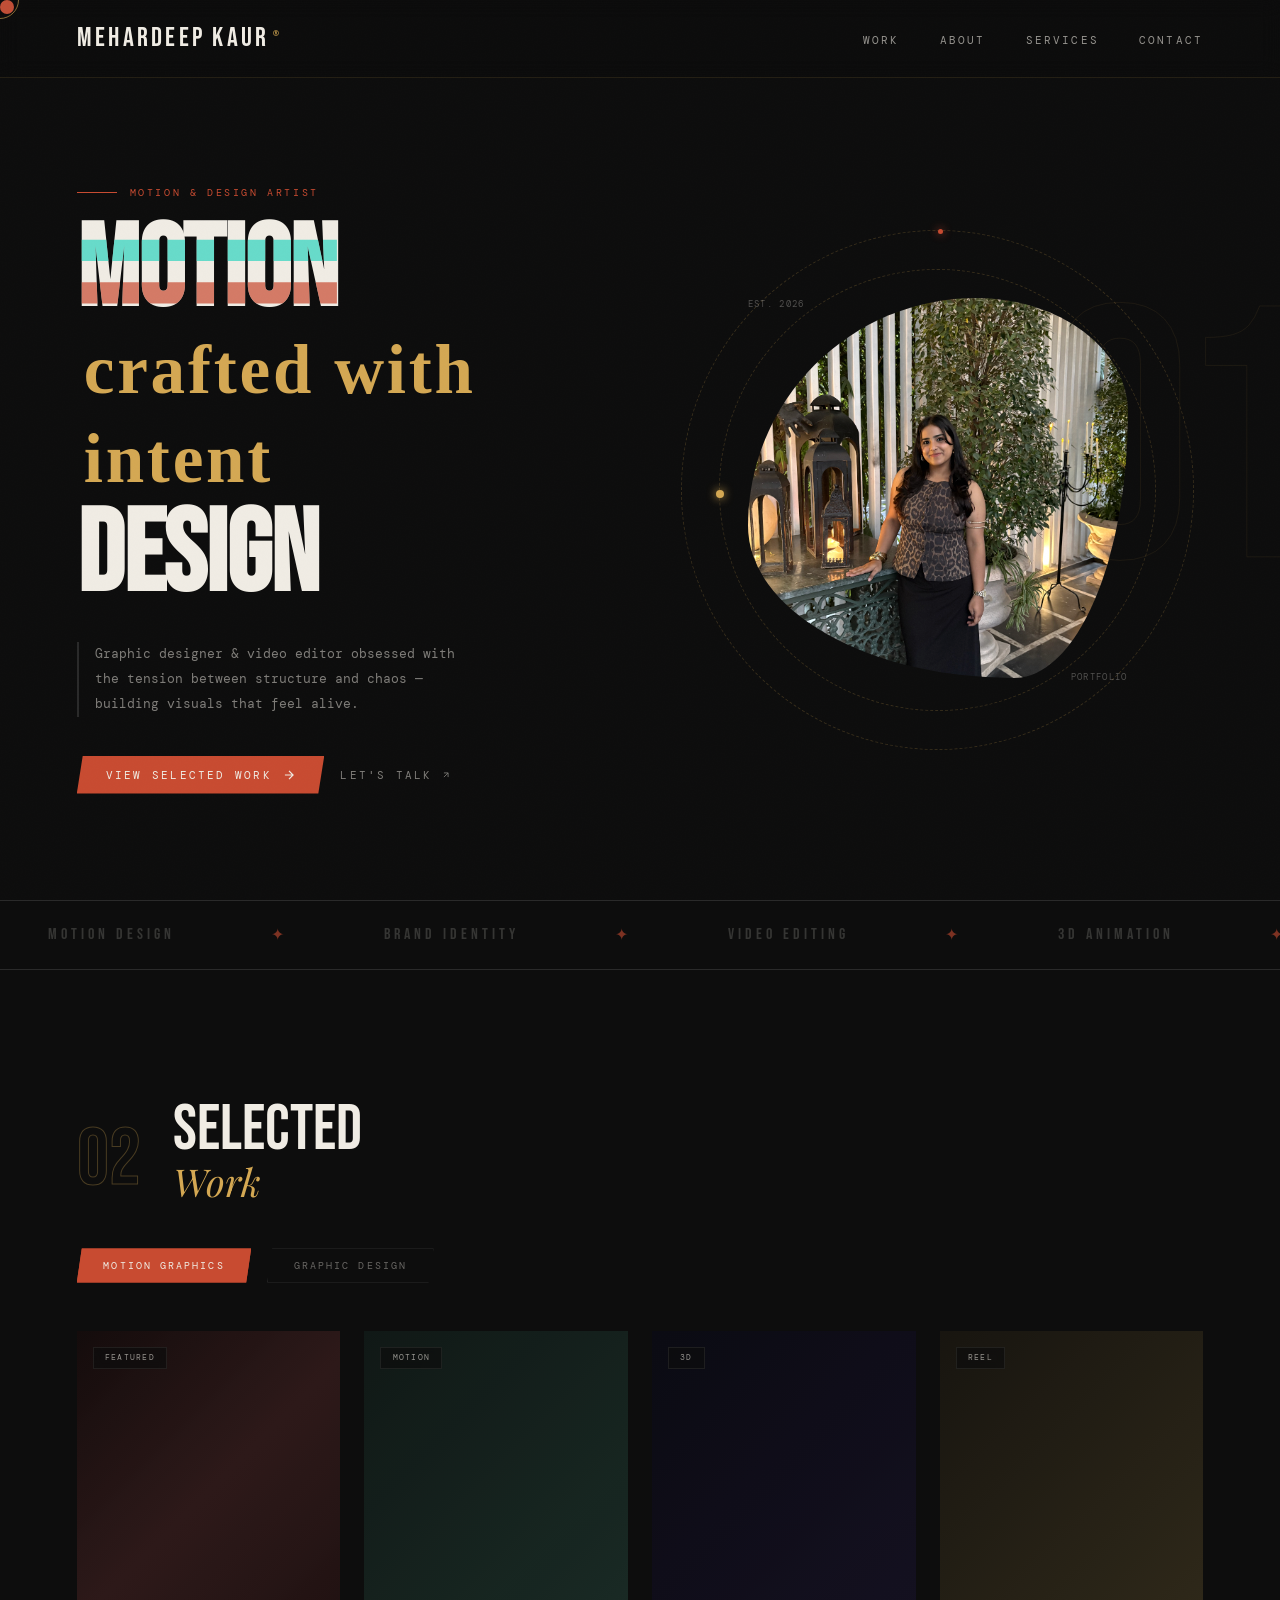
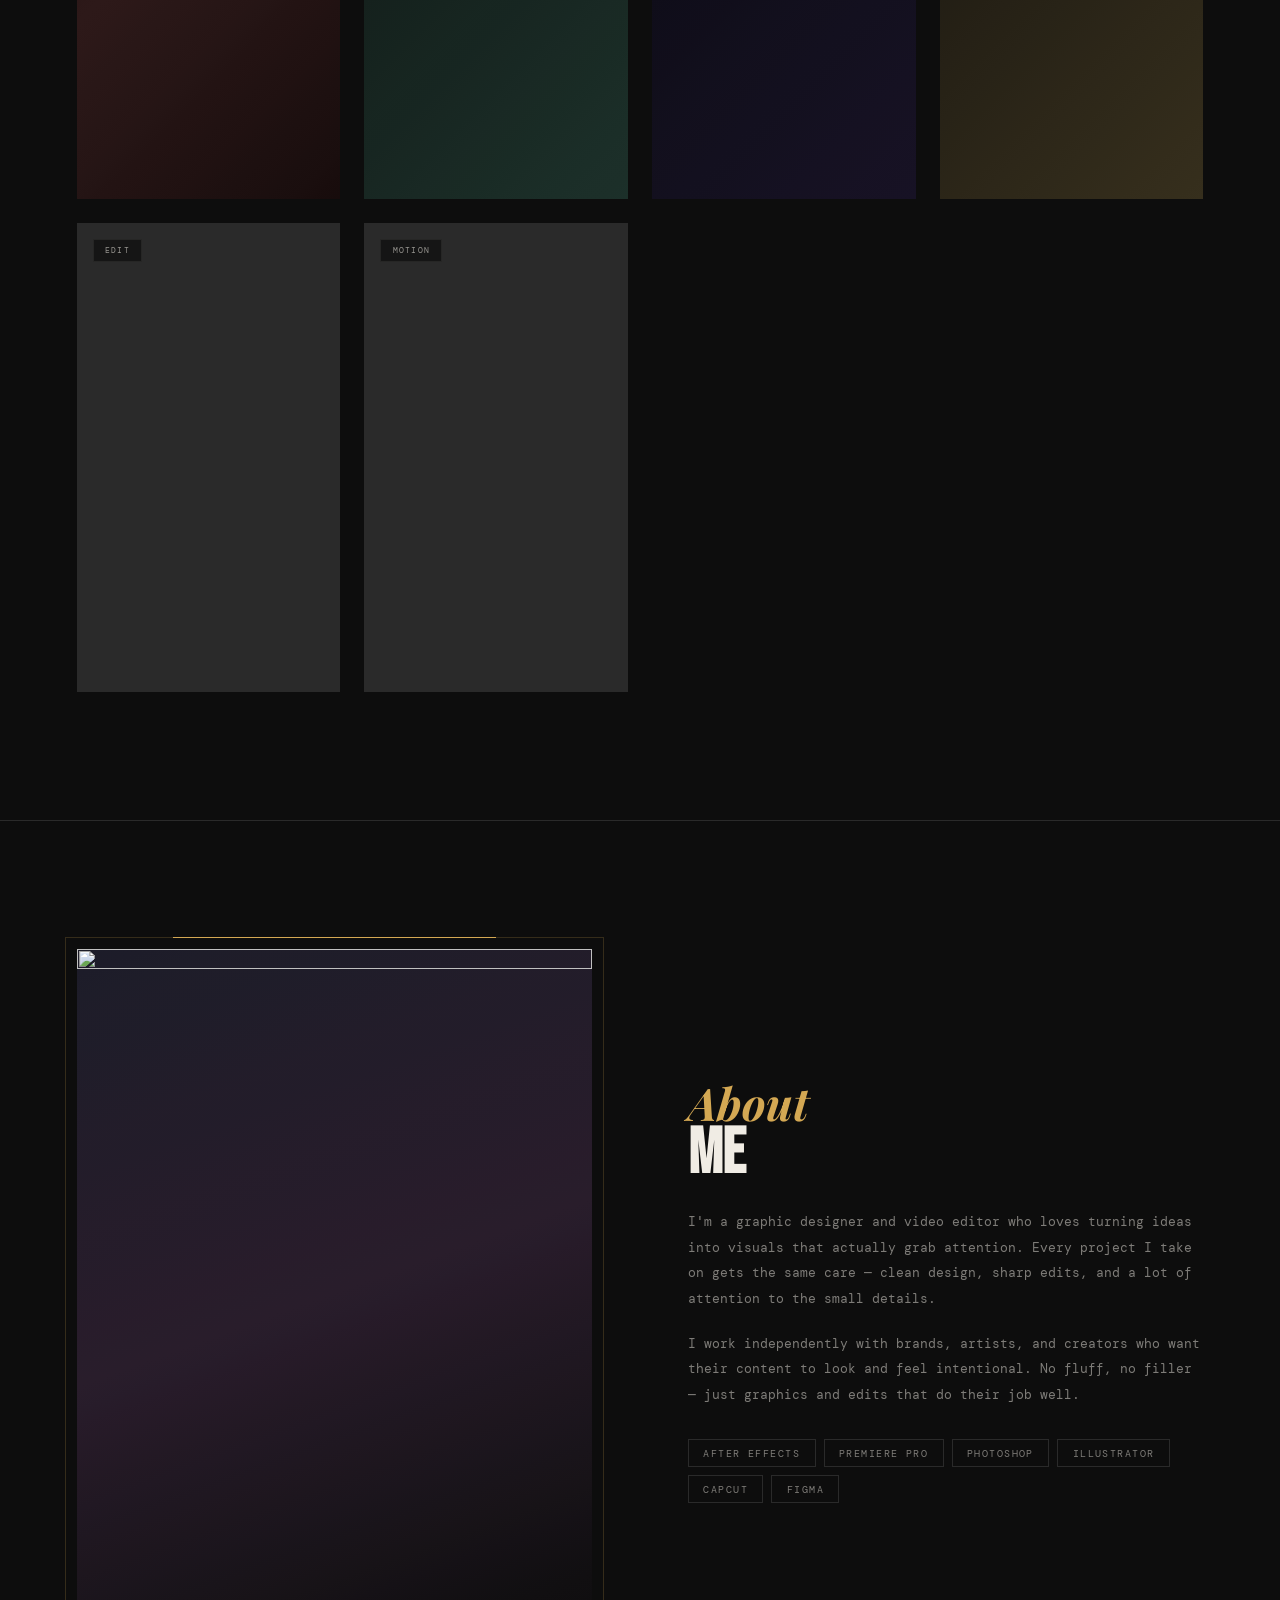
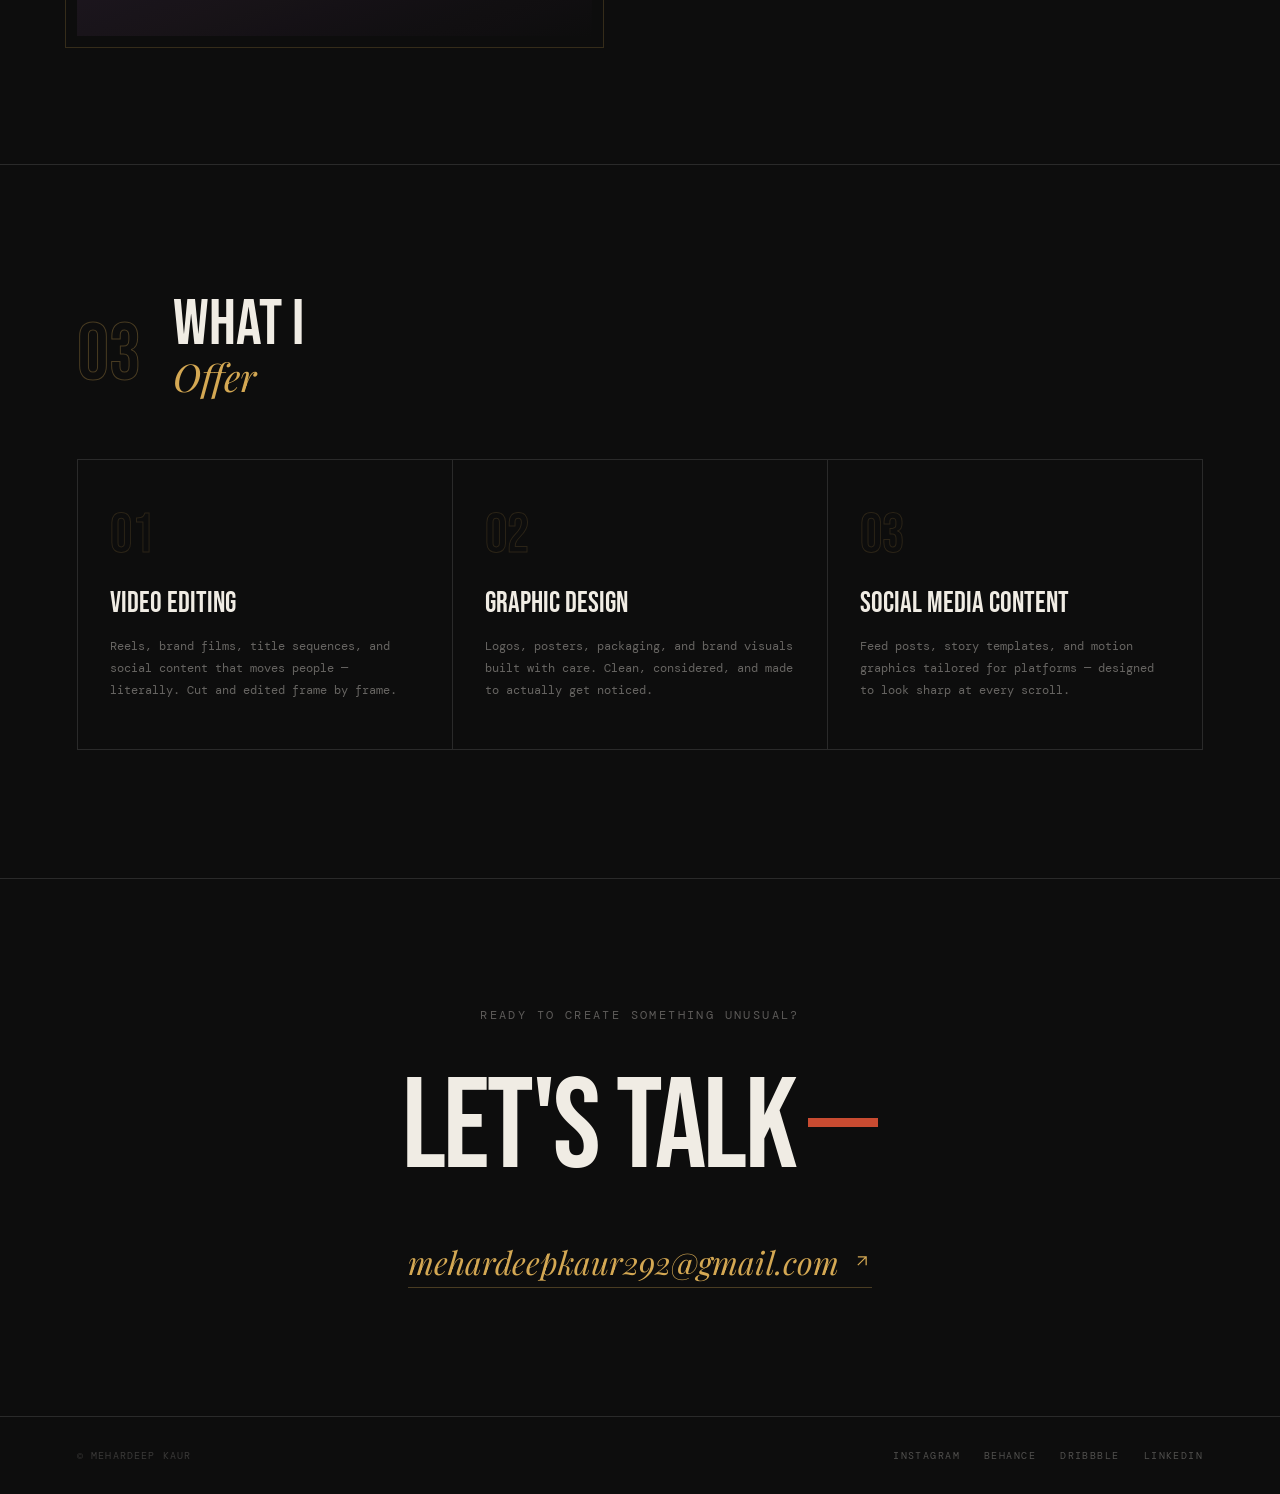
==== commit ae3354b8: "Fix video file names in index.html" ====
--- a/index.html
+++ b/index.html
@@ -111,7 +111,7 @@
   <div class="work-panel active" id="motion">
     <div class="video-grid">
 
-      <div class="video-card reveal" data-src="video wedding,mp4">
+      <div class="video-card reveal" data-src="video wedding.mp4">
         <video class="card-thumb" src="video wedding.mp4" autoplay muted loop playsinline></video>
         <div class="card-label-v">Featured</div>
         <div class="play-btn">
@@ -123,8 +123,8 @@
         </div>
       </div>
 
-      <div class="video-card reveal reveal-delay-1" data-src="NEWL REEL 4.mp4">
-        <video class="card-thumb" src="NEW REEL 4.mp4"autoplay muted loop playsinline ></video>
+      <div class="video-card reveal reveal-delay-1" data-src="NEW REEL 4.mp4">
+        <video class="card-thumb" src="NEW REEL 4.mp4" autoplay muted loop playsinline ></video>
         <div class="card-label-v">Motion</div>
         <div class="play-btn">
           <svg viewBox="0 0 24 24"><path d="M8 5v14l11-7z"/></svg>
